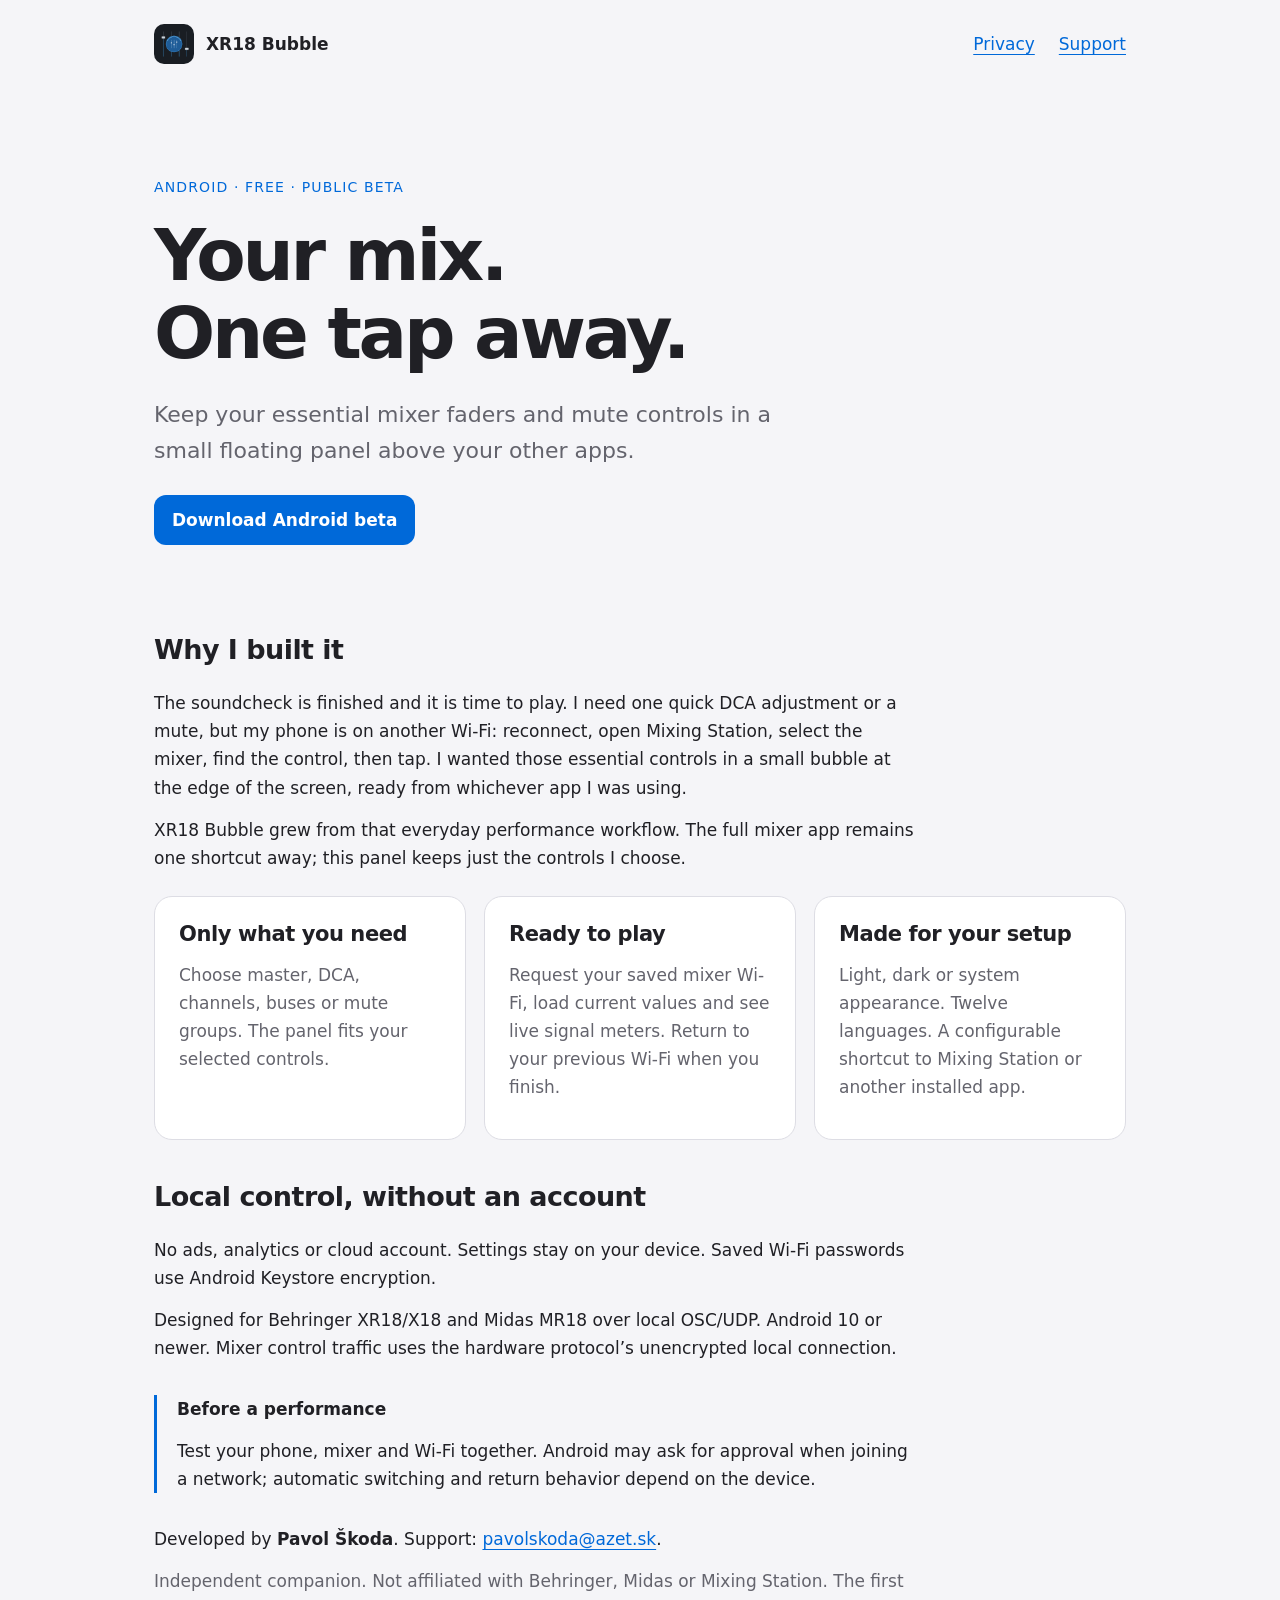
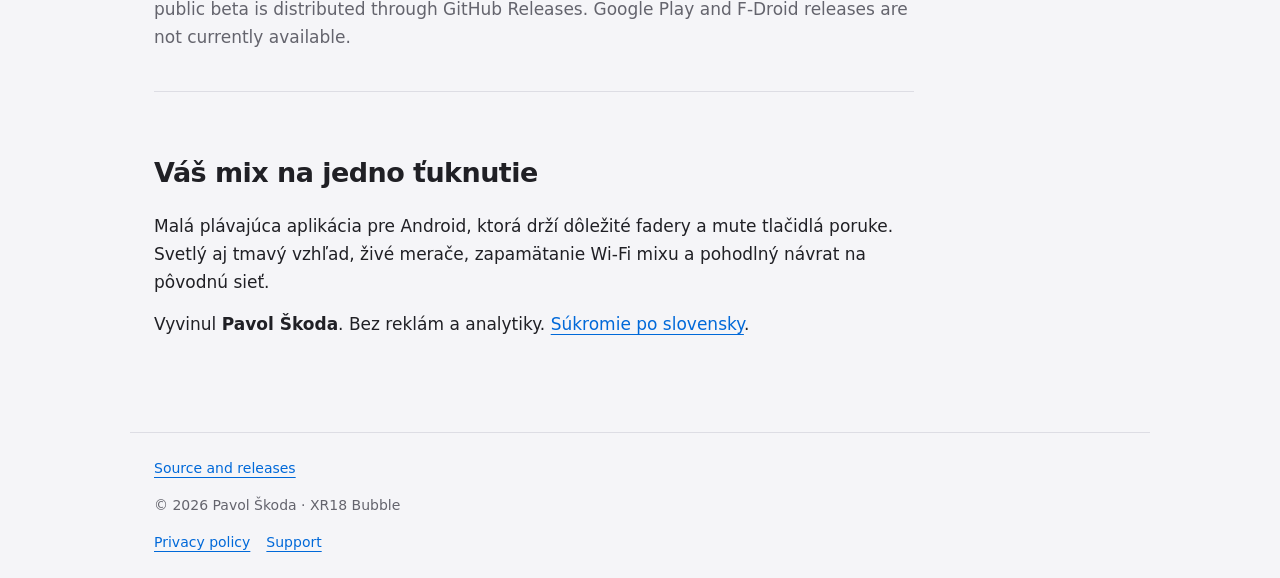
==== index.html @ 953c7963 "Prepare XR18 Bubble 0.4.0 public beta with origin story and documentation" ====
<!doctype html>
<html lang="en"><head><meta charset="utf-8"><meta name="viewport" content="width=device-width,initial-scale=1"><meta name="description" content="XR18 Bubble: floating mixer controls for Android. Developed by Pavol Škoda."><title>XR18 Bubble — Pavol Škoda</title><link rel="icon" href="icon.png"><link rel="stylesheet" href="styles.css"></head>
<body><header><a class="brand" href="index.html"><img src="icon.png" alt="">XR18 Bubble</a><nav><a href="privacy.html">Privacy</a><a href="mailto:pavolskoda@azet.sk">Support</a></nav></header>
<main><section class="hero"><div class="eyebrow">Android · Free · Public beta</div><h1>Your mix.<br>One tap away.</h1><p class="lead">Keep your essential mixer faders and mute controls in a small floating panel above your other apps.</p><a class="button" href="https://github.com/palkoskoda/xr18-bubble/releases/download/v0.4.0-beta/xr18-bubble-0.4.0.apk">Download Android beta</a></section>
<section class="prose"><h2>Why I built it</h2><p>The soundcheck is finished and it is time to play. I need one quick DCA adjustment or a mute, but my phone is on another Wi-Fi: reconnect, open Mixing Station, select the mixer, find the control, then tap. I wanted those essential controls in a small bubble at the edge of the screen, ready from whichever app I was using.</p><p>XR18 Bubble grew from that everyday performance workflow. The full mixer app remains one shortcut away; this panel keeps just the controls I choose.</p></section><section class="cards" aria-label="Features"><article class="card"><h2>Only what you need</h2><p>Choose master, DCA, channels, buses or mute groups. The panel fits your selected controls.</p></article><article class="card"><h2>Ready to play</h2><p>Request your saved mixer Wi-Fi, load current values and see live signal meters. Return to your previous Wi-Fi when you finish.</p></article><article class="card"><h2>Made for your setup</h2><p>Light, dark or system appearance. Twelve languages. A configurable shortcut to Mixing Station or another installed app.</p></article></section>
<section class="prose"><h2>Local control, without an account</h2><p>No ads, analytics or cloud account. Settings stay on your device. Saved Wi-Fi passwords use Android Keystore encryption.</p><p>Designed for Behringer XR18/X18 and Midas MR18 over local OSC/UDP. Android 10 or newer. Mixer control traffic uses the hardware protocol’s unencrypted local connection.</p><div class="note"><strong>Before a performance</strong><p>Test your phone, mixer and Wi-Fi together. Android may ask for approval when joining a network; automatic switching and return behavior depend on the device.</p></div><p>Developed by <strong>Pavol Škoda</strong>. Support: <a href="mailto:pavolskoda@azet.sk">pavolskoda@azet.sk</a>.</p><p class="muted">Independent companion. Not affiliated with Behringer, Midas or Mixing Station. The first public beta is distributed through GitHub Releases. Google Play and F-Droid releases are not currently available.</p>
<section class="language-note" lang="sk"><h2>Váš mix na jedno ťuknutie</h2><p>Malá plávajúca aplikácia pre Android, ktorá drží dôležité fadery a mute tlačidlá poruke. Svetlý aj tmavý vzhľad, živé merače, zapamätanie Wi-Fi mixu a pohodlný návrat na pôvodnú sieť.</p><p>Vyvinul <strong>Pavol Škoda</strong>. Bez reklám a analytiky. <a href="privacy.html#slovencina">Súkromie po slovensky</a>.</p></section></section></main>
<footer><a href="https://github.com/palkoskoda/xr18-bubble">Source and releases</a><p>© 2026 Pavol Škoda · XR18 Bubble</p><a href="privacy.html">Privacy policy</a><a href="mailto:pavolskoda@azet.sk">Support</a></footer></body></html>
---- styles.css ----
:root{color-scheme:light dark;--bg:#111113;--surface:#202023;--ink:#f4f4f6;--muted:#a7a7b2;--line:#38383e;--blue:#76b8ff}
*{box-sizing:border-box}body{margin:0;background:var(--bg);color:var(--ink);font:17px/1.65 system-ui,-apple-system,"Segoe UI",sans-serif}main,header,footer{max-width:1020px;margin:auto;padding:24px}header{display:flex;align-items:center;justify-content:space-between;gap:24px}a{color:var(--blue);text-underline-offset:4px}nav{display:flex;gap:24px}.brand{display:flex;align-items:center;gap:12px;color:var(--ink);text-decoration:none;font-weight:650}.brand img{width:40px;height:40px;border-radius:10px}.hero{padding:64px 0 48px;max-width:760px}.eyebrow{color:var(--blue);font-size:14px;letter-spacing:.08em;text-transform:uppercase}h1{font-size:clamp(40px,7vw,72px);line-height:1.08;letter-spacing:-.045em;margin:18px 0 24px}h2{font-size:27px;line-height:1.25;margin-top:40px;letter-spacing:-.02em}p{margin:14px 0}.lead{font-size:22px;color:var(--muted);max-width:650px}.button{display:inline-block;padding:11px 18px;border-radius:12px;background:var(--blue);color:#071725;font-weight:600;text-decoration:none;margin-top:12px}.cards{display:grid;grid-template-columns:repeat(3,1fr);gap:18px;margin:24px 0 40px}.card{background:var(--surface);border:1px solid var(--line);border-radius:18px;padding:24px}.card h2{font-size:21px;margin:0 0 10px}.card p,.muted{color:var(--muted)}.note{border-left:3px solid var(--blue);padding-left:20px;margin:32px 0}.prose{max-width:760px}.prose h1{font-size:44px}.prose li{margin:8px 0}footer{border-top:1px solid var(--line);color:var(--muted);font-size:14px;margin-top:56px}footer a{margin-right:16px}.language-note{border-top:1px solid var(--line);padding-top:24px;margin-top:40px}code{font-size:.9em;overflow-wrap:anywhere}img{max-width:100%}:focus-visible{outline:3px solid var(--blue);outline-offset:4px}
@media(prefers-color-scheme:light){:root{--bg:#f5f5f8;--surface:#fff;--ink:#202025;--muted:#64646d;--line:#dddde4;--blue:#0069d9}.button{color:white}}
@media(max-width:700px){header{align-items:flex-start}nav{gap:14px;font-size:14px}.hero{padding-top:30px}.cards{grid-template-columns:1fr}.lead{font-size:20px}main,header,footer{padding:20px}}
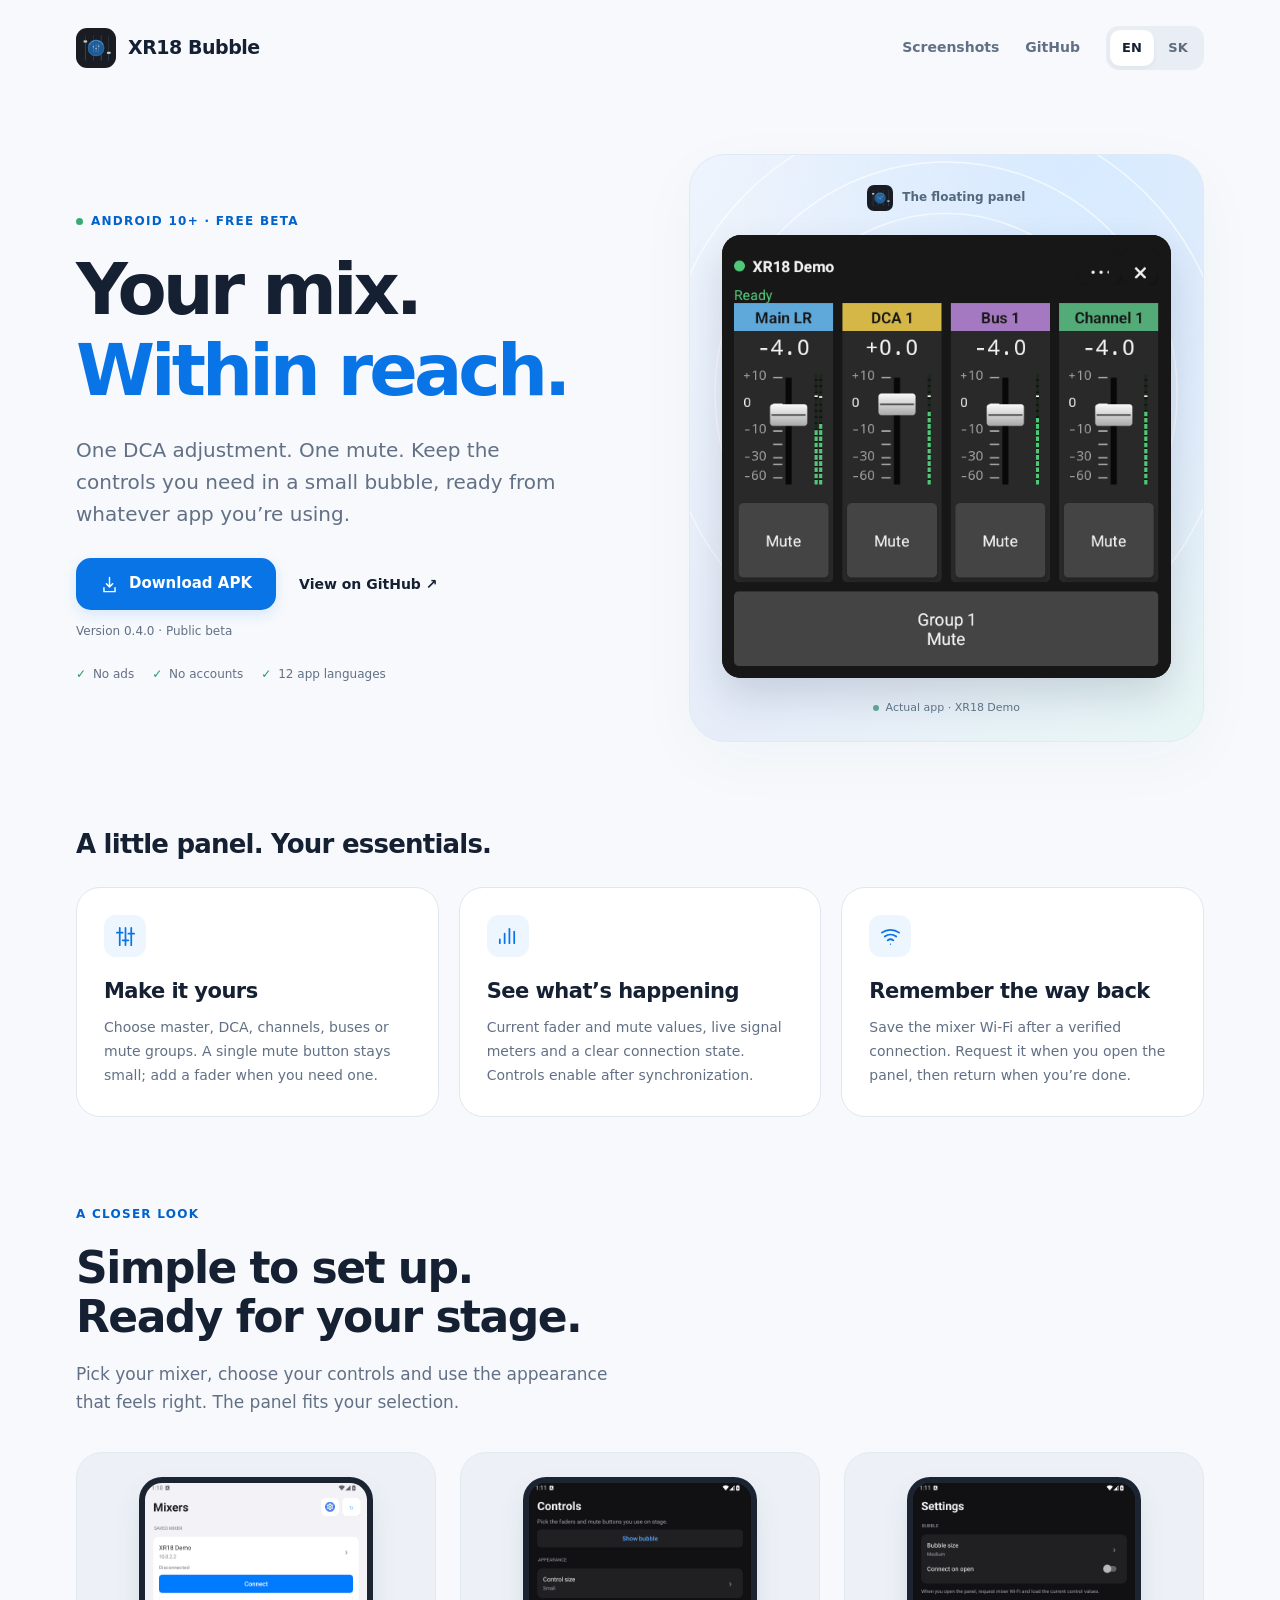
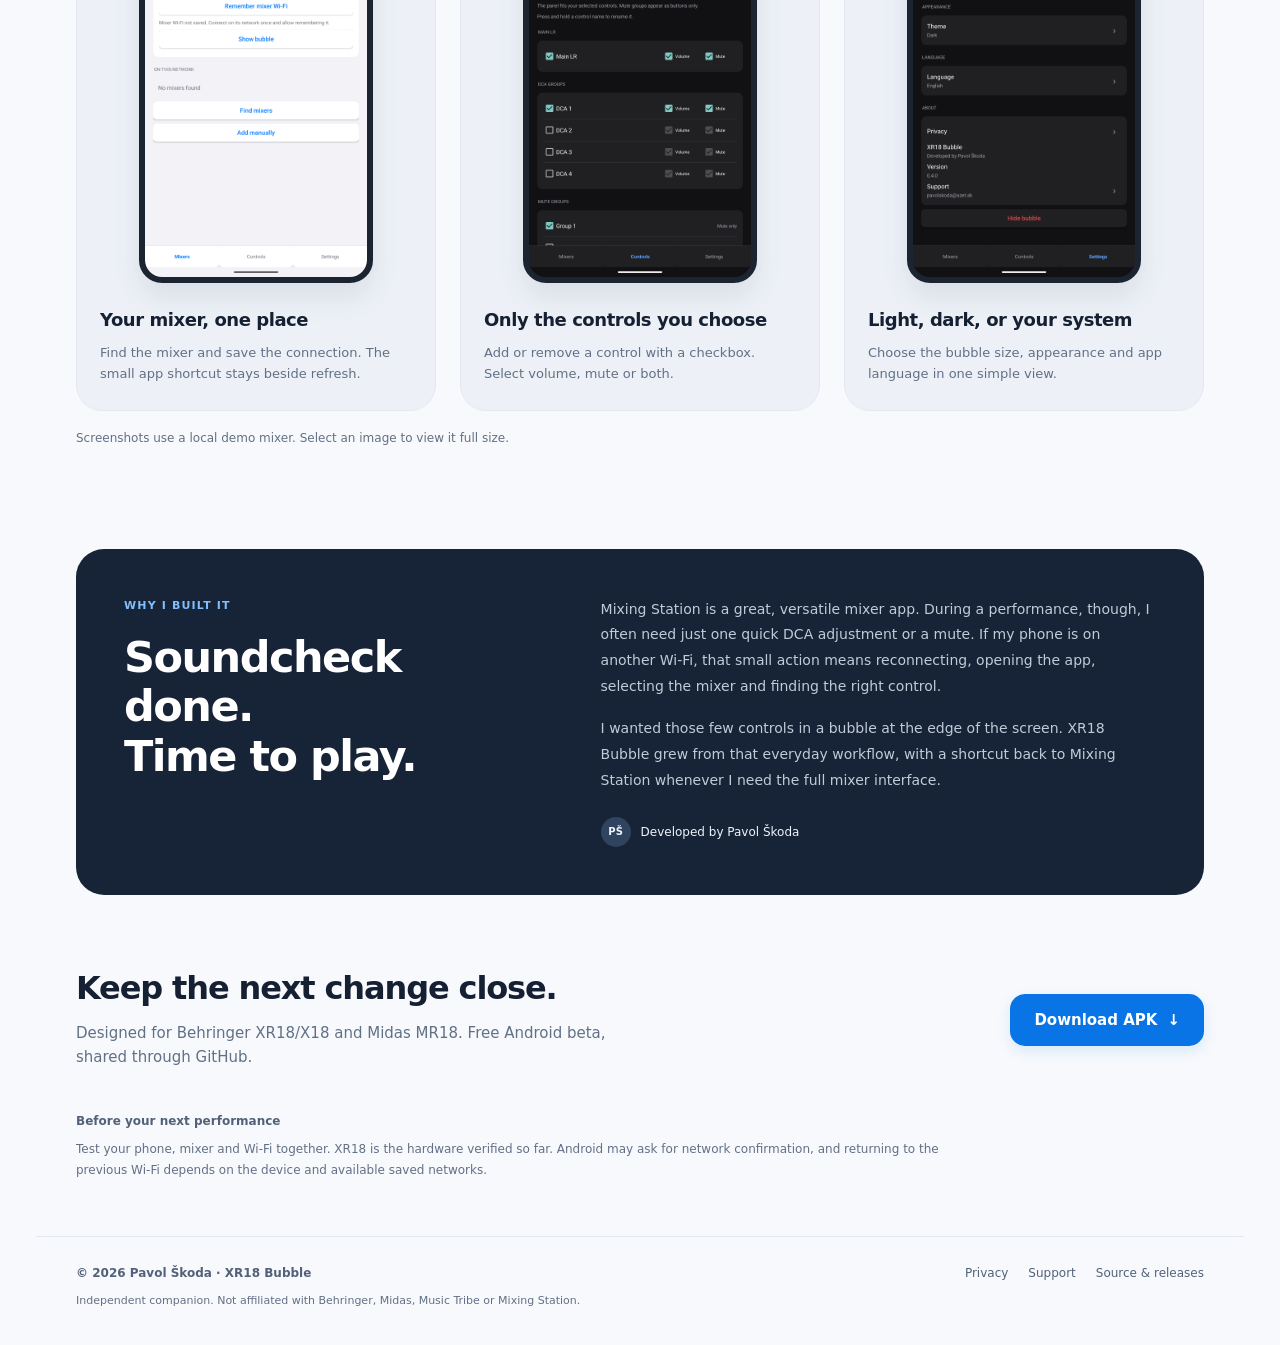
==== commit 316c82c4: "Redesign website with app visuals and complete English/Slovak pages" ====
--- a/index.html
+++ b/index.html
@@ -1,8 +1,71 @@
 <!doctype html>
-<html lang="en"><head><meta charset="utf-8"><meta name="viewport" content="width=device-width,initial-scale=1"><meta name="description" content="XR18 Bubble: floating mixer controls for Android. Developed by Pavol Škoda."><title>XR18 Bubble — Pavol Škoda</title><link rel="icon" href="icon.png"><link rel="stylesheet" href="styles.css"></head>
-<body><header><a class="brand" href="index.html"><img src="icon.png" alt="">XR18 Bubble</a><nav><a href="privacy.html">Privacy</a><a href="mailto:pavolskoda@azet.sk">Support</a></nav></header>
-<main><section class="hero"><div class="eyebrow">Android · Free · Public beta</div><h1>Your mix.<br>One tap away.</h1><p class="lead">Keep your essential mixer faders and mute controls in a small floating panel above your other apps.</p><a class="button" href="https://github.com/palkoskoda/xr18-bubble/releases/download/v0.4.0-beta/xr18-bubble-0.4.0.apk">Download Android beta</a></section>
-<section class="prose"><h2>Why I built it</h2><p>The soundcheck is finished and it is time to play. I need one quick DCA adjustment or a mute, but my phone is on another Wi-Fi: reconnect, open Mixing Station, select the mixer, find the control, then tap. I wanted those essential controls in a small bubble at the edge of the screen, ready from whichever app I was using.</p><p>XR18 Bubble grew from that everyday performance workflow. The full mixer app remains one shortcut away; this panel keeps just the controls I choose.</p></section><section class="cards" aria-label="Features"><article class="card"><h2>Only what you need</h2><p>Choose master, DCA, channels, buses or mute groups. The panel fits your selected controls.</p></article><article class="card"><h2>Ready to play</h2><p>Request your saved mixer Wi-Fi, load current values and see live signal meters. Return to your previous Wi-Fi when you finish.</p></article><article class="card"><h2>Made for your setup</h2><p>Light, dark or system appearance. Twelve languages. A configurable shortcut to Mixing Station or another installed app.</p></article></section>
-<section class="prose"><h2>Local control, without an account</h2><p>No ads, analytics or cloud account. Settings stay on your device. Saved Wi-Fi passwords use Android Keystore encryption.</p><p>Designed for Behringer XR18/X18 and Midas MR18 over local OSC/UDP. Android 10 or newer. Mixer control traffic uses the hardware protocol’s unencrypted local connection.</p><div class="note"><strong>Before a performance</strong><p>Test your phone, mixer and Wi-Fi together. Android may ask for approval when joining a network; automatic switching and return behavior depend on the device.</p></div><p>Developed by <strong>Pavol Škoda</strong>. Support: <a href="mailto:pavolskoda@azet.sk">pavolskoda@azet.sk</a>.</p><p class="muted">Independent companion. Not affiliated with Behringer, Midas or Mixing Station. The first public beta is distributed through GitHub Releases. Google Play and F-Droid releases are not currently available.</p>
-<section class="language-note" lang="sk"><h2>Váš mix na jedno ťuknutie</h2><p>Malá plávajúca aplikácia pre Android, ktorá drží dôležité fadery a mute tlačidlá poruke. Svetlý aj tmavý vzhľad, živé merače, zapamätanie Wi-Fi mixu a pohodlný návrat na pôvodnú sieť.</p><p>Vyvinul <strong>Pavol Škoda</strong>. Bez reklám a analytiky. <a href="privacy.html#slovencina">Súkromie po slovensky</a>.</p></section></section></main>
-<footer><a href="https://github.com/palkoskoda/xr18-bubble">Source and releases</a><p>© 2026 Pavol Škoda · XR18 Bubble</p><a href="privacy.html">Privacy policy</a><a href="mailto:pavolskoda@azet.sk">Support</a></footer></body></html>
+<html lang="en">
+<head>
+  <meta charset="utf-8">
+  <meta name="viewport" content="width=device-width,initial-scale=1">
+  <meta name="description" content="Your essential XR18 mixer controls in a small floating Android panel. Free beta, developed by Pavol Škoda.">
+  <meta name="theme-color" content="#f7f9fc">
+  <title>XR18 Bubble — Pavol Škoda</title>
+  <link rel="canonical" href="https://palkoskoda.github.io/xr18-bubble/">
+  <link rel="alternate" hreflang="en" href="https://palkoskoda.github.io/xr18-bubble/">
+  <link rel="alternate" hreflang="sk" href="https://palkoskoda.github.io/xr18-bubble/sk/">
+  <link rel="alternate" hreflang="x-default" href="https://palkoskoda.github.io/xr18-bubble/">
+  <meta property="og:title" content="XR18 Bubble — Pavol Škoda">
+  <meta property="og:description" content="Your essential XR18 mixer controls in a small floating Android panel. Free beta, developed by Pavol Škoda.">
+  <meta property="og:image" content="https://palkoskoda.github.io/xr18-bubble/assets/feature.png">
+  <meta property="og:type" content="website">
+  <link rel="icon" href="icon.png">
+  <link rel="stylesheet" href="styles.css?v=2">
+</head>
+<body>
+<a class="skip-link" href="#main-content">Skip to content</a>
+<header class="site-header shell">
+  <a class="brand" href="index.html"><img src="icon.png" alt="" width="40" height="40">XR18 Bubble</a>
+  <nav aria-label="Main navigation">
+    <a class="nav-secondary" href="#screenshots">Screenshots</a><a class="nav-secondary" href="https://github.com/palkoskoda/xr18-bubble">GitHub</a><div class="language-switch" aria-label="Website language"><a href="index.html" lang="en" hreflang="en" aria-current="page">EN</a><a href="sk/index.html" lang="sk" hreflang="sk">SK</a></div>
+  </nav>
+</header>
+<main id="main-content">
+  <section class="hero shell">
+    <div class="hero-copy">
+      <p class="eyebrow"><span class="status-dot" aria-hidden="true"></span>Android 10+ · Free beta</p>
+      <h1>Your mix.<br><span>Within reach.</span></h1>
+      <p class="lead">One DCA adjustment. One mute. Keep the controls you need in a small bubble, ready from whatever app you’re using.</p>
+      <div class="hero-actions"><a class="button" href="https://github.com/palkoskoda/xr18-bubble/releases/download/v0.4.0-beta/xr18-bubble-0.4.0.apk"><svg viewBox="0 0 24 24" aria-hidden="true"><path d="M12 3v12m-4-4 4 4 4-4M5 16v5h14v-5"/></svg>Download APK</a><a class="text-link" href="https://github.com/palkoskoda/xr18-bubble">View on GitHub <span aria-hidden="true">↗</span></a></div>
+      <p class="download-note">Version 0.4.0 · Public beta</p>
+      <ul class="trust-list"><li><span aria-hidden="true">✓</span> No ads</li><li><span aria-hidden="true">✓</span> No accounts</li><li><span aria-hidden="true">✓</span> 12 app languages</li></ul>
+    </div>
+    <figure class="hero-scene">
+      <svg class="scene-orbits" viewBox="0 0 600 600" aria-hidden="true"><circle cx="300" cy="300" r="275"/><circle cx="300" cy="300" r="225"/><circle cx="300" cy="300" r="175"/></svg>
+      <div class="scene-title"><img src="icon.png" width="26" height="26" alt="">The floating panel</div>
+      <a class="native-panel" href="assets/panel.png" aria-label="XR18 Bubble floating panel showing master, DCA, bus and channel faders, signal meters and a mute group."><img src="assets/panel.png" alt="XR18 Bubble floating panel showing master, DCA, bus and channel faders, signal meters and a mute group." width="1080" height="1920" fetchpriority="high"></a>
+      <figcaption><span class="demo-dot" aria-hidden="true"></span>Actual app · XR18 Demo</figcaption>
+    </figure>
+  </section>
+  <section class="features shell" aria-labelledby="features-title">
+    <h2 id="features-title">A little panel. Your essentials.</h2>
+    <div class="feature-grid"><article class="feature-card"><span class="feature-icon"><svg viewBox="0 0 24 24" aria-hidden="true"><path d="M6 3v18M18 3v18M12 3v18M3 8h6m0 8h6m0-7h6"/></svg></span><h3>Make it yours</h3><p>Choose master, DCA, channels, buses or mute groups. A single mute button stays small; add a fader when you need one.</p></article>
+<article class="feature-card"><span class="feature-icon"><svg viewBox="0 0 24 24" aria-hidden="true"><path d="M4 19v-4m5 4V9m5 10V4m5 15V7"/></svg></span><h3>See what’s happening</h3><p>Current fader and mute values, live signal meters and a clear connection state. Controls enable after synchronization.</p></article>
+<article class="feature-card"><span class="feature-icon"><svg viewBox="0 0 24 24" aria-hidden="true"><path d="M3 8a15 15 0 0 1 18 0M6 12a10 10 0 0 1 12 0m-9 4a5 5 0 0 1 6 0"/><circle cx="12" cy="20" r=".7" fill="currentColor" stroke="none"/></svg></span><h3>Remember the way back</h3><p>Save the mixer Wi-Fi after a verified connection. Request it when you open the panel, then return when you’re done.</p></article></div>
+  </section>
+  <section class="gallery-section shell" id="screenshots" aria-labelledby="gallery-title">
+    <div class="section-heading"><p class="eyebrow">A closer look</p><h2 id="gallery-title">Simple to set up.<br>Ready for your stage.</h2><p>Pick your mixer, choose your controls and use the appearance that feels right. The panel fits your selection.</p></div>
+    <div class="screenshot-grid"><figure class="screenshot-card"><a class="screen-link" href="assets/en/mixers.png" aria-label="Your mixer, one place"><img src="assets/en/mixers.png" alt="Your mixer, one place" width="1080" height="1920" loading="lazy" decoding="async"></a><figcaption><h3>Your mixer, one place</h3><p>Find the mixer and save the connection. The small app shortcut stays beside refresh.</p></figcaption></figure>
+<figure class="screenshot-card"><a class="screen-link" href="assets/en/controls.png" aria-label="Only the controls you choose"><img src="assets/en/controls.png" alt="Only the controls you choose" width="1080" height="1920" loading="lazy" decoding="async"></a><figcaption><h3>Only the controls you choose</h3><p>Add or remove a control with a checkbox. Select volume, mute or both.</p></figcaption></figure>
+<figure class="screenshot-card"><a class="screen-link" href="assets/en/settings.png" aria-label="Light, dark, or your system"><img src="assets/en/settings.png" alt="Light, dark, or your system" width="1080" height="1920" loading="lazy" decoding="async"></a><figcaption><h3>Light, dark, or your system</h3><p>Choose the bubble size, appearance and app language in one simple view.</p></figcaption></figure></div>
+    <p class="gallery-note">Screenshots use a local demo mixer. Select an image to view it full size.</p>
+  </section>
+  <section class="story-section shell" aria-labelledby="story-title">
+    <div class="story-card"><div><p class="eyebrow">Why I built it</p><h2 id="story-title">Soundcheck done.<br>Time to play.</h2></div><div class="story-copy"><p>Mixing Station is a great, versatile mixer app. During a performance, though, I often need just one quick DCA adjustment or a mute. If my phone is on another Wi-Fi, that small action means reconnecting, opening the app, selecting the mixer and finding the right control.</p><p>I wanted those few controls in a bubble at the edge of the screen. XR18 Bubble grew from that everyday workflow, with a shortcut back to Mixing Station whenever I need the full mixer interface.</p><p class="author"><span aria-hidden="true">PŠ</span>Developed by Pavol Škoda</p></div></div>
+  </section>
+  <section class="download-section shell" aria-labelledby="download-title">
+    <div><h2 id="download-title">Keep the next change close.</h2><p>Designed for Behringer XR18/X18 and Midas MR18. Free Android beta, shared through GitHub.</p></div><a class="button" href="https://github.com/palkoskoda/xr18-bubble/releases/download/v0.4.0-beta/xr18-bubble-0.4.0.apk">Download APK <span aria-hidden="true">↓</span></a>
+  </section>
+  <aside class="compatibility shell"><strong>Before your next performance</strong><p>Test your phone, mixer and Wi-Fi together. XR18 is the hardware verified so far. Android may ask for network confirmation, and returning to the previous Wi-Fi depends on the device and available saved networks.</p></aside>
+</main>
+<footer class="site-footer shell">
+  <div><p class="footer-author">© 2026 Pavol Škoda · XR18 Bubble</p><p class="independent">Independent companion. Not affiliated with Behringer, Midas, Music Tribe or Mixing Station.</p></div>
+  <nav aria-label="Footer"><a href="privacy.html">Privacy</a><a href="mailto:pavolskoda@azet.sk">Support</a><a href="https://github.com/palkoskoda/xr18-bubble">Source & releases</a></nav>
+</footer>
+</body>
+</html>
--- a/styles.css
+++ b/styles.css
@@ -1,4 +1,17 @@
-:root{color-scheme:light dark;--bg:#111113;--surface:#202023;--ink:#f4f4f6;--muted:#a7a7b2;--line:#38383e;--blue:#76b8ff}
-*{box-sizing:border-box}body{margin:0;background:var(--bg);color:var(--ink);font:17px/1.65 system-ui,-apple-system,"Segoe UI",sans-serif}main,header,footer{max-width:1020px;margin:auto;padding:24px}header{display:flex;align-items:center;justify-content:space-between;gap:24px}a{color:var(--blue);text-underline-offset:4px}nav{display:flex;gap:24px}.brand{display:flex;align-items:center;gap:12px;color:var(--ink);text-decoration:none;font-weight:650}.brand img{width:40px;height:40px;border-radius:10px}.hero{padding:64px 0 48px;max-width:760px}.eyebrow{color:var(--blue);font-size:14px;letter-spacing:.08em;text-transform:uppercase}h1{font-size:clamp(40px,7vw,72px);line-height:1.08;letter-spacing:-.045em;margin:18px 0 24px}h2{font-size:27px;line-height:1.25;margin-top:40px;letter-spacing:-.02em}p{margin:14px 0}.lead{font-size:22px;color:var(--muted);max-width:650px}.button{display:inline-block;padding:11px 18px;border-radius:12px;background:var(--blue);color:#071725;font-weight:600;text-decoration:none;margin-top:12px}.cards{display:grid;grid-template-columns:repeat(3,1fr);gap:18px;margin:24px 0 40px}.card{background:var(--surface);border:1px solid var(--line);border-radius:18px;padding:24px}.card h2{font-size:21px;margin:0 0 10px}.card p,.muted{color:var(--muted)}.note{border-left:3px solid var(--blue);padding-left:20px;margin:32px 0}.prose{max-width:760px}.prose h1{font-size:44px}.prose li{margin:8px 0}footer{border-top:1px solid var(--line);color:var(--muted);font-size:14px;margin-top:56px}footer a{margin-right:16px}.language-note{border-top:1px solid var(--line);padding-top:24px;margin-top:40px}code{font-size:.9em;overflow-wrap:anywhere}img{max-width:100%}:focus-visible{outline:3px solid var(--blue);outline-offset:4px}
-@media(prefers-color-scheme:light){:root{--bg:#f5f5f8;--surface:#fff;--ink:#202025;--muted:#64646d;--line:#dddde4;--blue:#0069d9}.button{color:white}}
-@media(max-width:700px){header{align-items:flex-start}nav{gap:14px;font-size:14px}.hero{padding-top:30px}.cards{grid-template-columns:1fr}.lead{font-size:20px}main,header,footer{padding:20px}}
+:root{color-scheme:light;--page:#f7f9fc;--surface:#fff;--ink:#152033;--muted:#627086;--line:#e1e7ef;--blue:#0874e6;--blue-dark:#0062ca;--radius:24px;font-family:system-ui,-apple-system,BlinkMacSystemFont,"Segoe UI",sans-serif}
+*{box-sizing:border-box}html{scroll-behavior:smooth;scroll-padding-top:24px}body{margin:0;background:var(--page);color:var(--ink);font-size:16px;line-height:1.65;-webkit-font-smoothing:antialiased}a{color:var(--blue-dark);text-underline-offset:4px}img{display:block;max-width:100%;height:auto}svg{display:block}p{margin:0 0 16px}h1,h2,h3{line-height:1.12;letter-spacing:-.035em;margin:0;font-weight:720}h2{font-size:clamp(30px,3.5vw,44px)}h3{font-size:21px;letter-spacing:-.025em}.shell{max-width:1208px;margin-inline:auto;padding-inline:40px}.skip-link{position:absolute;left:16px;top:-100px;z-index:10;background:var(--ink);color:white;padding:10px 18px;border-radius:12px}.skip-link:focus{top:12px}:focus-visible{outline:3px solid var(--blue);outline-offset:5px}
+.site-header{display:flex;align-items:center;justify-content:space-between;gap:24px;padding-block:26px}.brand{display:flex;align-items:center;gap:12px;font-weight:730;letter-spacing:-.025em;text-decoration:none;color:var(--ink);font-size:19px;white-space:nowrap}.brand img{width:40px;height:40px;border-radius:11px}.site-header nav{display:flex;align-items:center;gap:26px;font-size:14px;font-weight:600}.site-header nav>a{color:var(--muted);text-decoration:none}.site-header nav>a:hover{color:var(--ink)}.language-switch{display:flex;padding:4px;background:#e9eef5;border-radius:13px;gap:2px}.language-switch a{display:flex;align-items:center;justify-content:center;width:44px;min-height:36px;border-radius:10px;text-decoration:none;color:#5e6b7d;font-size:13px;font-weight:700}.language-switch a[aria-current=page]{background:white;color:var(--ink);box-shadow:0 2px 5px #1830550c}
+.hero{display:grid;grid-template-columns:1.08fr 1fr;gap:56px;align-items:center;padding-top:58px;padding-bottom:88px}.eyebrow{font-size:12px;letter-spacing:.105em;text-transform:uppercase;font-weight:730;color:var(--blue-dark);display:flex;align-items:center;gap:8px;margin-bottom:18px}.status-dot,.demo-dot{display:inline-block;width:7px;height:7px;border-radius:50%;background:#39aa73;flex-shrink:0}h1{font-size:clamp(46px,5.6vw,76px);letter-spacing:-.055em;margin-bottom:24px}h1 span{color:var(--blue)}.lead{font-size:20px;line-height:1.6;color:var(--muted);max-width:480px;margin-bottom:28px}.hero-actions{display:flex;gap:23px;align-items:center;flex-wrap:wrap}.button{display:inline-flex;align-items:center;justify-content:center;gap:10px;min-height:52px;padding:14px 23px;background:var(--blue);border:1px solid transparent;border-radius:15px;color:#fff;text-decoration:none;font-weight:680;font-size:15px;line-height:1.3;box-shadow:0 5px 14px #0879ee20;transition:background .18s,transform .18s}.button:hover{background:var(--blue-dark);transform:translateY(-1px)}.button svg{width:19px;height:19px;fill:none;stroke:currentColor;stroke-width:1.8;stroke-linecap:round;stroke-linejoin:round}.text-link{font-weight:630;font-size:14px;color:var(--ink);text-decoration:none}.text-link:hover{text-decoration:underline}.download-note{font-size:12px;color:var(--muted);margin-top:12px;margin-bottom:23px}.trust-list{display:flex;gap:18px;flex-wrap:wrap;list-style:none;padding:0;margin:0;font-size:12px;color:var(--muted)}.trust-list span{color:#2a9669;margin-right:3px}
+.hero-scene{position:relative;isolation:isolate;margin:0;padding:30px 32px 24px;border-radius:36px;background:radial-gradient(ellipse at 75% 0%,#d7eaff 0%,transparent 65%),linear-gradient(140deg,#eef4fd,#e6edf9 60%,#e8f6f5);border:1px solid #e1e9f5;box-shadow:0 18px 65px #1e4c7c09;overflow:hidden}.scene-orbits{position:absolute;width:120%;max-width:none;height:auto;inset:-12% auto auto -10%;fill:none;stroke:#fff;stroke-width:1.4;opacity:.66;z-index:-1}.scene-title{display:flex;align-items:center;justify-content:center;gap:9px;color:#53677d;font-size:12px;font-weight:650;margin-bottom:24px}.scene-title img{border-radius:7px;width:26px;height:26px}.native-panel{display:block;position:relative;overflow:hidden;aspect-ratio:580/572;border-radius:19px;background:#171717;box-shadow:0 18px 38px #15284226;isolation:isolate}.native-panel img{position:absolute;width:186.206897%;max-width:none;height:auto;left:-83.448276%;top:-122.027972%;margin:0}.hero-scene figcaption{display:flex;align-items:center;justify-content:center;gap:7px;margin-top:21px;font-size:11px;color:#62758b}.demo-dot{width:6px;height:6px;background:#63a899}
+.features{padding-bottom:88px}.features>h2{font-size:26px;margin-bottom:28px;letter-spacing:-.03em}.feature-grid{display:grid;grid-template-columns:repeat(3,1fr);gap:20px}.feature-card{padding:27px 27px 29px;border-radius:var(--radius);border:1px solid var(--line);background:var(--surface)}.feature-icon{display:flex;align-items:center;justify-content:center;width:42px;height:42px;background:#edf5ff;border-radius:12px;color:var(--blue);margin-bottom:23px}.feature-icon svg{width:23px;height:23px;fill:none;stroke:currentColor;stroke-width:1.8;stroke-linecap:round;stroke-linejoin:round}.feature-card h3{margin-bottom:12px}.feature-card p{font-size:14px;color:var(--muted);line-height:1.7;margin:0}
+.gallery-section{padding-bottom:84px;scroll-margin-top:25px}.section-heading{max-width:600px;margin-bottom:36px}.section-heading h2{margin-bottom:18px}.section-heading>p:last-child{max-width:540px;color:var(--muted);font-size:17px}.screenshot-grid{display:grid;grid-template-columns:repeat(3,1fr);gap:24px}.screenshot-card{margin:0;padding:24px 23px 25px;background:#edf1f7;border:1px solid #e4e9f1;border-radius:26px}.screen-link{display:block;max-width:234px;margin-inline:auto;border-radius:23px;overflow:hidden;background:#111113;border:6px solid #1d2431;box-shadow:0 15px 28px #263d5b18;transition:transform .2s}.screen-link:hover{transform:translateY(-4px)}.screen-link img{width:100%;height:auto}.screenshot-card figcaption{padding-top:26px}.screenshot-card h3{font-size:18px;line-height:1.25;margin-bottom:10px;letter-spacing:-.025em}.screenshot-card p{font-size:13px;line-height:1.65;color:var(--muted);margin:0}.gallery-note{margin-top:18px;font-size:12px;color:var(--muted)}
+.story-section{padding-bottom:76px}.story-card{display:grid;grid-template-columns:.9fr 1.2fr;gap:60px;background:#172336;color:#fff;padding:48px;border-radius:28px;position:relative;overflow:hidden}.story-card .eyebrow{color:#82bdff;font-size:11px}.story-card h2{font-size:clamp(30px,3.4vw,43px);line-height:1.15}.story-copy p{font-size:14px;line-height:1.85;color:#c1cbd8}.story-copy .author{display:flex;align-items:center;gap:10px;font-size:12px;color:#edf3fc;margin-top:23px;margin-bottom:0}.author span{display:flex;align-items:center;justify-content:center;width:30px;height:30px;background:#30445f;border-radius:50%;font-size:10px;font-weight:700}
+.download-section{display:flex;align-items:center;justify-content:space-between;gap:28px;padding-bottom:42px}.download-section h2{font-size:32px;margin-bottom:14px}.download-section p{font-size:15px;color:var(--muted);max-width:580px;margin:0}.download-section .button{flex-shrink:0}.compatibility{padding-bottom:55px;font-size:12px;color:var(--muted);max-width:1208px}.compatibility strong{font-weight:650;color:#526179}.compatibility p{max-width:900px;line-height:1.75;margin-top:7px;margin-bottom:0}
+.site-footer{display:flex;align-items:flex-start;justify-content:space-between;gap:36px;border-top:1px solid var(--line);padding-top:27px;padding-bottom:35px;font-size:12px;color:var(--muted)}.footer-author{font-weight:600;color:#526179;margin-bottom:8px}.independent{font-size:11px;max-width:530px;line-height:1.7;margin:0}.site-footer nav{display:flex;gap:20px;flex-wrap:wrap;justify-content:flex-end;flex-shrink:0}.site-footer a{color:#526179;text-decoration:none}.site-footer a:hover{text-decoration:underline}
+.legal{max-width:850px;padding-block:55px 65px}.legal h1{font-size:clamp(36px,5vw,56px);margin-bottom:18px}.legal-meta{color:var(--muted);font-size:14px;margin-bottom:28px}.legal>p{color:var(--muted)}.legal section{margin-top:34px}.legal h2{font-size:24px;margin-bottom:14px;letter-spacing:-.025em}.legal p,.legal li{font-size:15px;line-height:1.85}.legal ul{padding-left:22px}.legal-page .site-footer{margin-top:0}
+@media(min-width:1500px){.hero{gap:80px}.hero-scene{padding-inline:36px}}
+@media(max-width:960px){.shell{padding-inline:28px}.hero{gap:30px;padding-top:42px;padding-bottom:64px}.hero h1{font-size:57px}.lead{font-size:18px}.hero-scene{padding:24px 22px 20px;border-radius:28px}.hero-actions{gap:16px}.feature-card{padding:24px 22px}.story-card{gap:34px;padding:36px}.screenshot-grid{gap:16px}.screenshot-card{padding:18px 16px 22px}.site-footer{gap:25px}.site-footer nav{gap:15px;max-width:250px}.features{padding-bottom:65px}}
+@media(max-width:740px){.site-header{padding-block:20px}.site-header nav{gap:16px}.hero{grid-template-columns:1fr;gap:35px;padding-top:32px;padding-bottom:55px}.hero-copy{max-width:570px}.hero h1{font-size:clamp(46px,9vw,65px);margin-bottom:20px}.lead{font-size:19px;max-width:540px}.hero-scene{width:min(100%,460px);justify-self:center;padding:24px 28px 20px}.trust-list{gap:17px}.feature-grid{grid-template-columns:1fr;gap:13px}.feature-card{display:grid;grid-template-columns:42px 1fr;column-gap:18px;padding:23px}.feature-icon{grid-row:1/3;margin:0}.feature-card h3{font-size:19px;margin-bottom:8px}.feature-card p{grid-column:2;font-size:14px}.features>h2{font-size:25px;margin-bottom:22px}.gallery-section{padding-bottom:55px}.screenshot-grid{grid-template-columns:1fr}.screenshot-card{display:grid;grid-template-columns:minmax(0,185px) 1fr;align-items:center;gap:27px;padding:25px}.screen-link{width:100%;border-width:5px;border-radius:20px}.screenshot-card figcaption{padding:0}.screenshot-card h3{font-size:21px}.screenshot-card p{font-size:14px}.story-card{grid-template-columns:1fr;gap:27px;padding:32px}.story-section{padding-bottom:54px}.download-section{align-items:flex-start;flex-direction:column;padding-bottom:35px}.download-section h2{font-size:30px}.site-footer{flex-direction:column;gap:20px}.site-footer nav{max-width:none;justify-content:flex-start}.legal{padding-top:35px}.legal-page .site-header nav{gap:10px;flex-wrap:wrap;justify-content:flex-end}.legal-page .site-header nav>a{font-size:12px}}
+@media(max-width:480px){.shell{padding-inline:20px}.site-header{gap:12px}.brand{font-size:17px;gap:9px}.brand img{width:34px;height:34px;border-radius:9px}.site-header nav{gap:0}.nav-secondary{display:none}.language-switch a{width:38px;min-height:34px}.hero{padding-top:27px}.hero h1{font-size:50px}.eyebrow{font-size:11px}.lead{font-size:18px}.hero-actions{gap:15px}.button{padding-inline:18px;font-size:14px}.text-link{font-size:13px}.hero-scene{padding:22px 19px 18px;border-radius:27px}.scene-title{margin-bottom:19px}.hero-scene figcaption{font-size:10px;margin-top:18px}.native-panel{border-radius:14px}.trust-list{gap:13px;font-size:11px}.feature-card{grid-template-columns:34px 1fr;gap:7px 14px;padding:21px 18px}.feature-icon{width:34px;height:34px;border-radius:10px}.feature-icon svg{width:20px;height:20px}.feature-card h3{font-size:19px;margin-bottom:1px}.section-heading h2{font-size:32px}.section-heading>p:last-child{font-size:16px}.screenshot-card{grid-template-columns:minmax(0,136px) 1fr;gap:18px;padding:20px 16px}.screenshot-card h3{font-size:18px}.screenshot-card p{font-size:12px;line-height:1.65}.screen-link{border-width:4px;border-radius:15px}.story-card{padding:27px 23px;border-radius:24px}.story-card h2{font-size:34px}.story-copy p{font-size:14px}.legal-page .site-header{flex-wrap:wrap}.legal-page .site-header nav{width:100%;justify-content:space-between;gap:16px}.legal h1{font-size:36px}.legal h2{font-size:22px}.legal p,.legal li{font-size:14px}}
+@media(max-width:350px){.shell{padding-inline:16px}.brand{font-size:16px}.hero h1{font-size:44px}.hero-actions{align-items:flex-start;flex-direction:column;gap:17px}.screenshot-card{grid-template-columns:1fr}.screen-link{max-width:210px}.screenshot-card figcaption{text-align:center}.screenshot-card h3{font-size:20px}.screenshot-card p{font-size:14px}.trust-list{gap:10px}.language-switch a{width:34px}}
+@media(prefers-reduced-motion:reduce){html{scroll-behavior:auto}*,*:before,*:after{transition:none!important}}
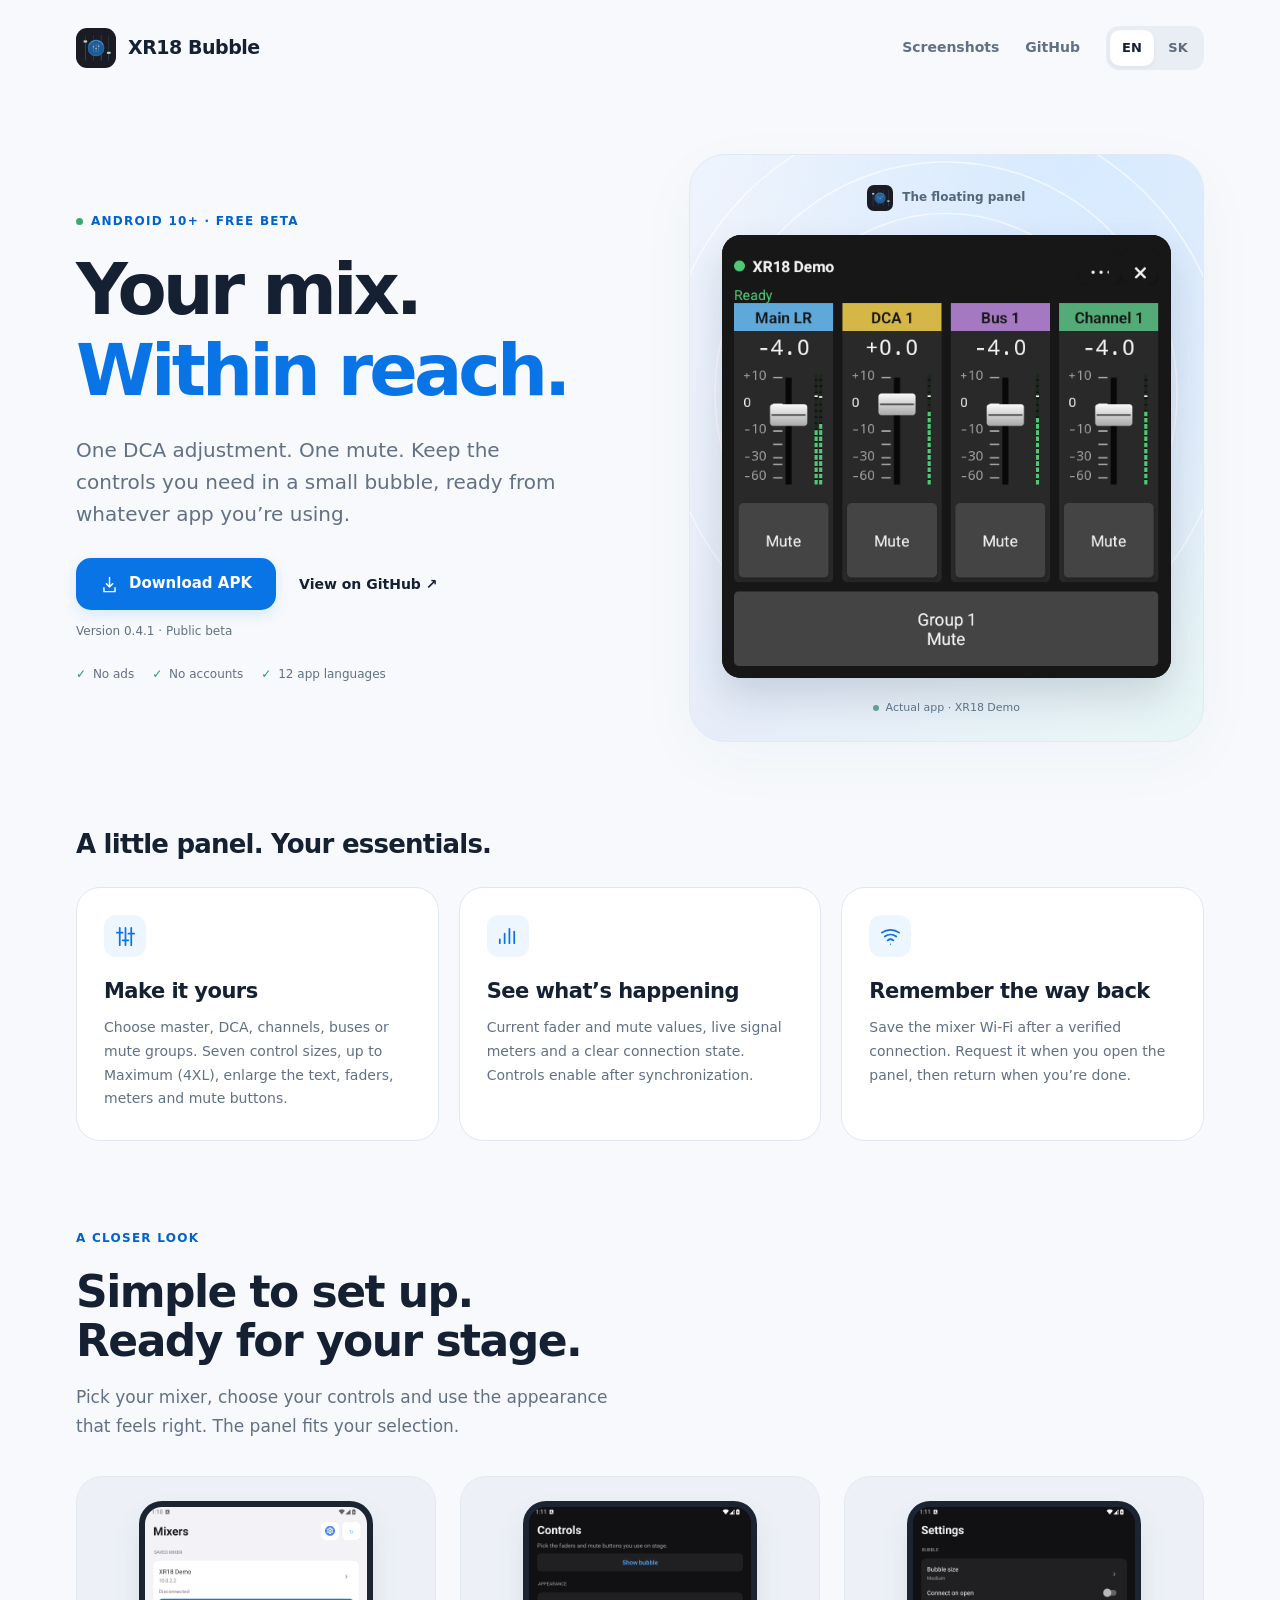
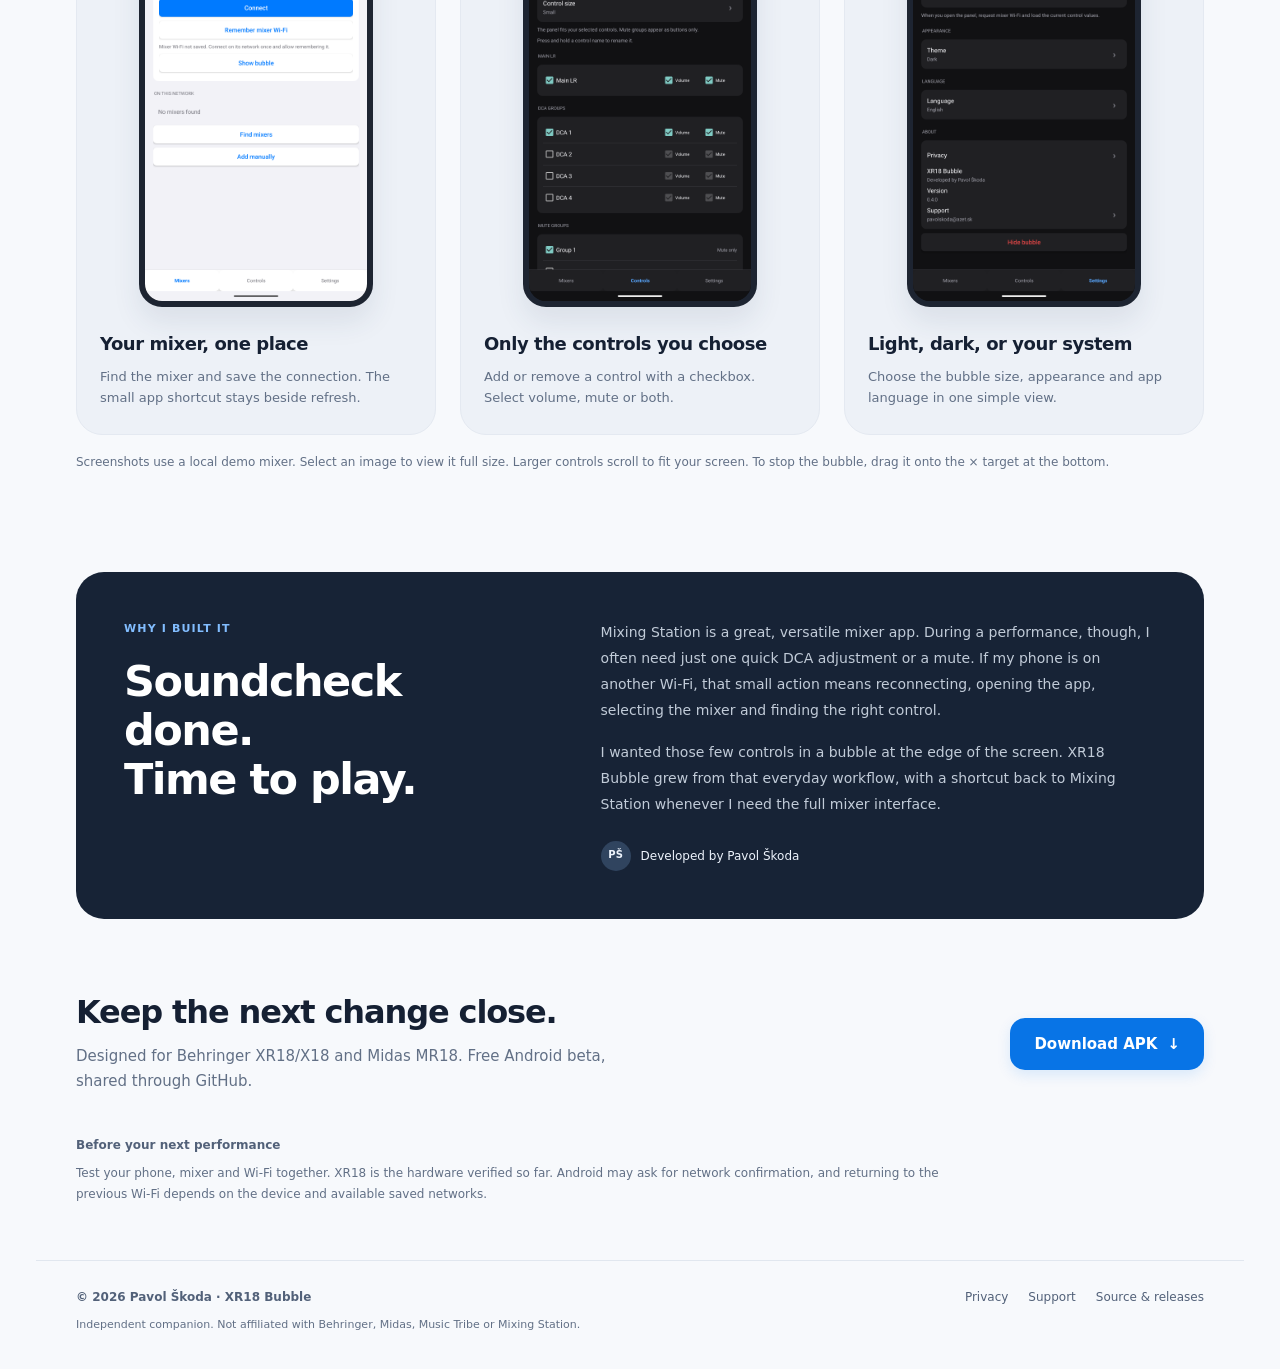
==== commit a94597ca: "Add extra-large controls and drag bubble to stop" ====
--- a/index.html
+++ b/index.html
@@ -31,8 +31,8 @@
       <p class="eyebrow"><span class="status-dot" aria-hidden="true"></span>Android 10+ · Free beta</p>
       <h1>Your mix.<br><span>Within reach.</span></h1>
       <p class="lead">One DCA adjustment. One mute. Keep the controls you need in a small bubble, ready from whatever app you’re using.</p>
-      <div class="hero-actions"><a class="button" href="https://github.com/palkoskoda/xr18-bubble/releases/download/v0.4.0-beta/xr18-bubble-0.4.0.apk"><svg viewBox="0 0 24 24" aria-hidden="true"><path d="M12 3v12m-4-4 4 4 4-4M5 16v5h14v-5"/></svg>Download APK</a><a class="text-link" href="https://github.com/palkoskoda/xr18-bubble">View on GitHub <span aria-hidden="true">↗</span></a></div>
-      <p class="download-note">Version 0.4.0 · Public beta</p>
+      <div class="hero-actions"><a class="button" href="https://github.com/palkoskoda/xr18-bubble/releases/download/v0.4.1-beta/xr18-bubble-0.4.1.apk"><svg viewBox="0 0 24 24" aria-hidden="true"><path d="M12 3v12m-4-4 4 4 4-4M5 16v5h14v-5"/></svg>Download APK</a><a class="text-link" href="https://github.com/palkoskoda/xr18-bubble">View on GitHub <span aria-hidden="true">↗</span></a></div>
+      <p class="download-note">Version 0.4.1 · Public beta</p>
       <ul class="trust-list"><li><span aria-hidden="true">✓</span> No ads</li><li><span aria-hidden="true">✓</span> No accounts</li><li><span aria-hidden="true">✓</span> 12 app languages</li></ul>
     </div>
     <figure class="hero-scene">
@@ -44,7 +44,7 @@
   </section>
   <section class="features shell" aria-labelledby="features-title">
     <h2 id="features-title">A little panel. Your essentials.</h2>
-    <div class="feature-grid"><article class="feature-card"><span class="feature-icon"><svg viewBox="0 0 24 24" aria-hidden="true"><path d="M6 3v18M18 3v18M12 3v18M3 8h6m0 8h6m0-7h6"/></svg></span><h3>Make it yours</h3><p>Choose master, DCA, channels, buses or mute groups. A single mute button stays small; add a fader when you need one.</p></article>
+    <div class="feature-grid"><article class="feature-card"><span class="feature-icon"><svg viewBox="0 0 24 24" aria-hidden="true"><path d="M6 3v18M18 3v18M12 3v18M3 8h6m0 8h6m0-7h6"/></svg></span><h3>Make it yours</h3><p>Choose master, DCA, channels, buses or mute groups. Seven control sizes, up to Maximum (4XL), enlarge the text, faders, meters and mute buttons.</p></article>
 <article class="feature-card"><span class="feature-icon"><svg viewBox="0 0 24 24" aria-hidden="true"><path d="M4 19v-4m5 4V9m5 10V4m5 15V7"/></svg></span><h3>See what’s happening</h3><p>Current fader and mute values, live signal meters and a clear connection state. Controls enable after synchronization.</p></article>
 <article class="feature-card"><span class="feature-icon"><svg viewBox="0 0 24 24" aria-hidden="true"><path d="M3 8a15 15 0 0 1 18 0M6 12a10 10 0 0 1 12 0m-9 4a5 5 0 0 1 6 0"/><circle cx="12" cy="20" r=".7" fill="currentColor" stroke="none"/></svg></span><h3>Remember the way back</h3><p>Save the mixer Wi-Fi after a verified connection. Request it when you open the panel, then return when you’re done.</p></article></div>
   </section>
@@ -53,13 +53,13 @@
     <div class="screenshot-grid"><figure class="screenshot-card"><a class="screen-link" href="assets/en/mixers.png" aria-label="Your mixer, one place"><img src="assets/en/mixers.png" alt="Your mixer, one place" width="1080" height="1920" loading="lazy" decoding="async"></a><figcaption><h3>Your mixer, one place</h3><p>Find the mixer and save the connection. The small app shortcut stays beside refresh.</p></figcaption></figure>
 <figure class="screenshot-card"><a class="screen-link" href="assets/en/controls.png" aria-label="Only the controls you choose"><img src="assets/en/controls.png" alt="Only the controls you choose" width="1080" height="1920" loading="lazy" decoding="async"></a><figcaption><h3>Only the controls you choose</h3><p>Add or remove a control with a checkbox. Select volume, mute or both.</p></figcaption></figure>
 <figure class="screenshot-card"><a class="screen-link" href="assets/en/settings.png" aria-label="Light, dark, or your system"><img src="assets/en/settings.png" alt="Light, dark, or your system" width="1080" height="1920" loading="lazy" decoding="async"></a><figcaption><h3>Light, dark, or your system</h3><p>Choose the bubble size, appearance and app language in one simple view.</p></figcaption></figure></div>
-    <p class="gallery-note">Screenshots use a local demo mixer. Select an image to view it full size.</p>
+    <p class="gallery-note">Screenshots use a local demo mixer. Select an image to view it full size. Larger controls scroll to fit your screen. To stop the bubble, drag it onto the × target at the bottom.</p>
   </section>
   <section class="story-section shell" aria-labelledby="story-title">
     <div class="story-card"><div><p class="eyebrow">Why I built it</p><h2 id="story-title">Soundcheck done.<br>Time to play.</h2></div><div class="story-copy"><p>Mixing Station is a great, versatile mixer app. During a performance, though, I often need just one quick DCA adjustment or a mute. If my phone is on another Wi-Fi, that small action means reconnecting, opening the app, selecting the mixer and finding the right control.</p><p>I wanted those few controls in a bubble at the edge of the screen. XR18 Bubble grew from that everyday workflow, with a shortcut back to Mixing Station whenever I need the full mixer interface.</p><p class="author"><span aria-hidden="true">PŠ</span>Developed by Pavol Škoda</p></div></div>
   </section>
   <section class="download-section shell" aria-labelledby="download-title">
-    <div><h2 id="download-title">Keep the next change close.</h2><p>Designed for Behringer XR18/X18 and Midas MR18. Free Android beta, shared through GitHub.</p></div><a class="button" href="https://github.com/palkoskoda/xr18-bubble/releases/download/v0.4.0-beta/xr18-bubble-0.4.0.apk">Download APK <span aria-hidden="true">↓</span></a>
+    <div><h2 id="download-title">Keep the next change close.</h2><p>Designed for Behringer XR18/X18 and Midas MR18. Free Android beta, shared through GitHub.</p></div><a class="button" href="https://github.com/palkoskoda/xr18-bubble/releases/download/v0.4.1-beta/xr18-bubble-0.4.1.apk">Download APK <span aria-hidden="true">↓</span></a>
   </section>
   <aside class="compatibility shell"><strong>Before your next performance</strong><p>Test your phone, mixer and Wi-Fi together. XR18 is the hardware verified so far. Android may ask for network confirmation, and returning to the previous Wi-Fi depends on the device and available saved networks.</p></aside>
 </main>
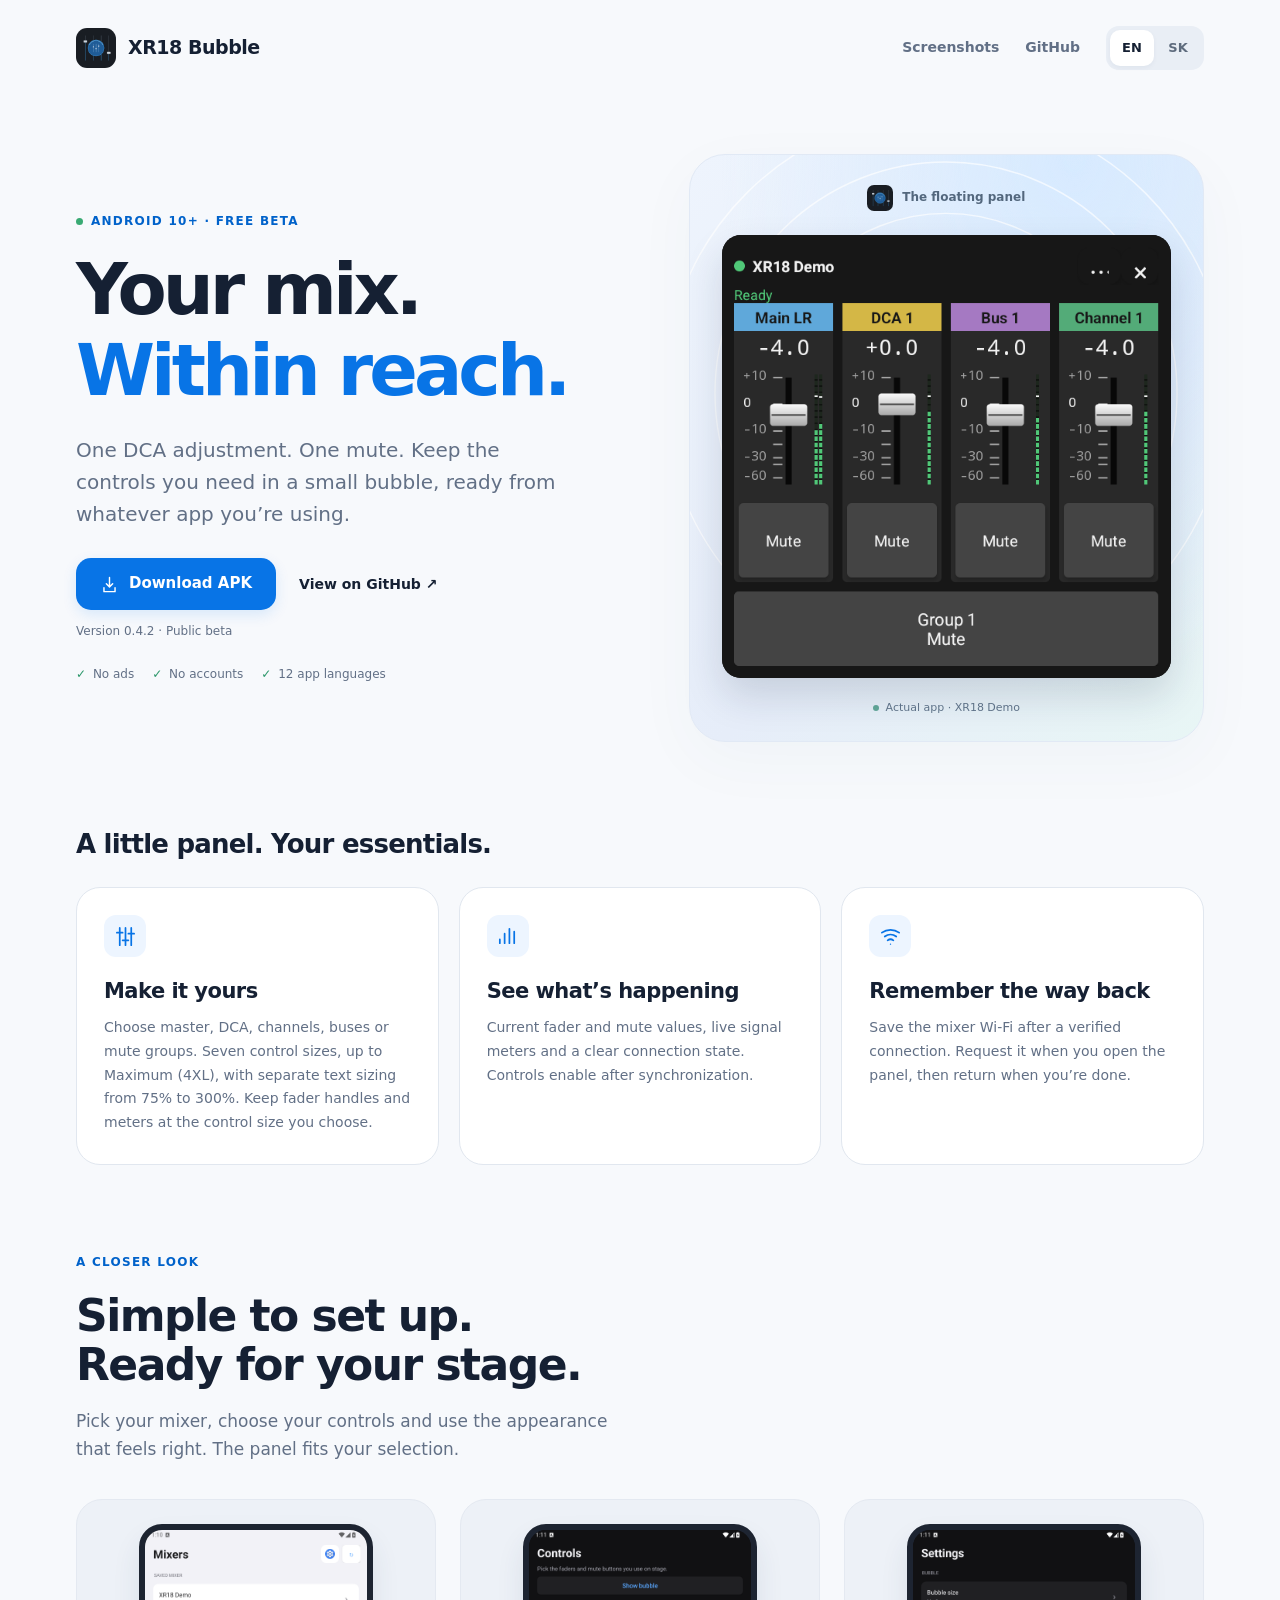
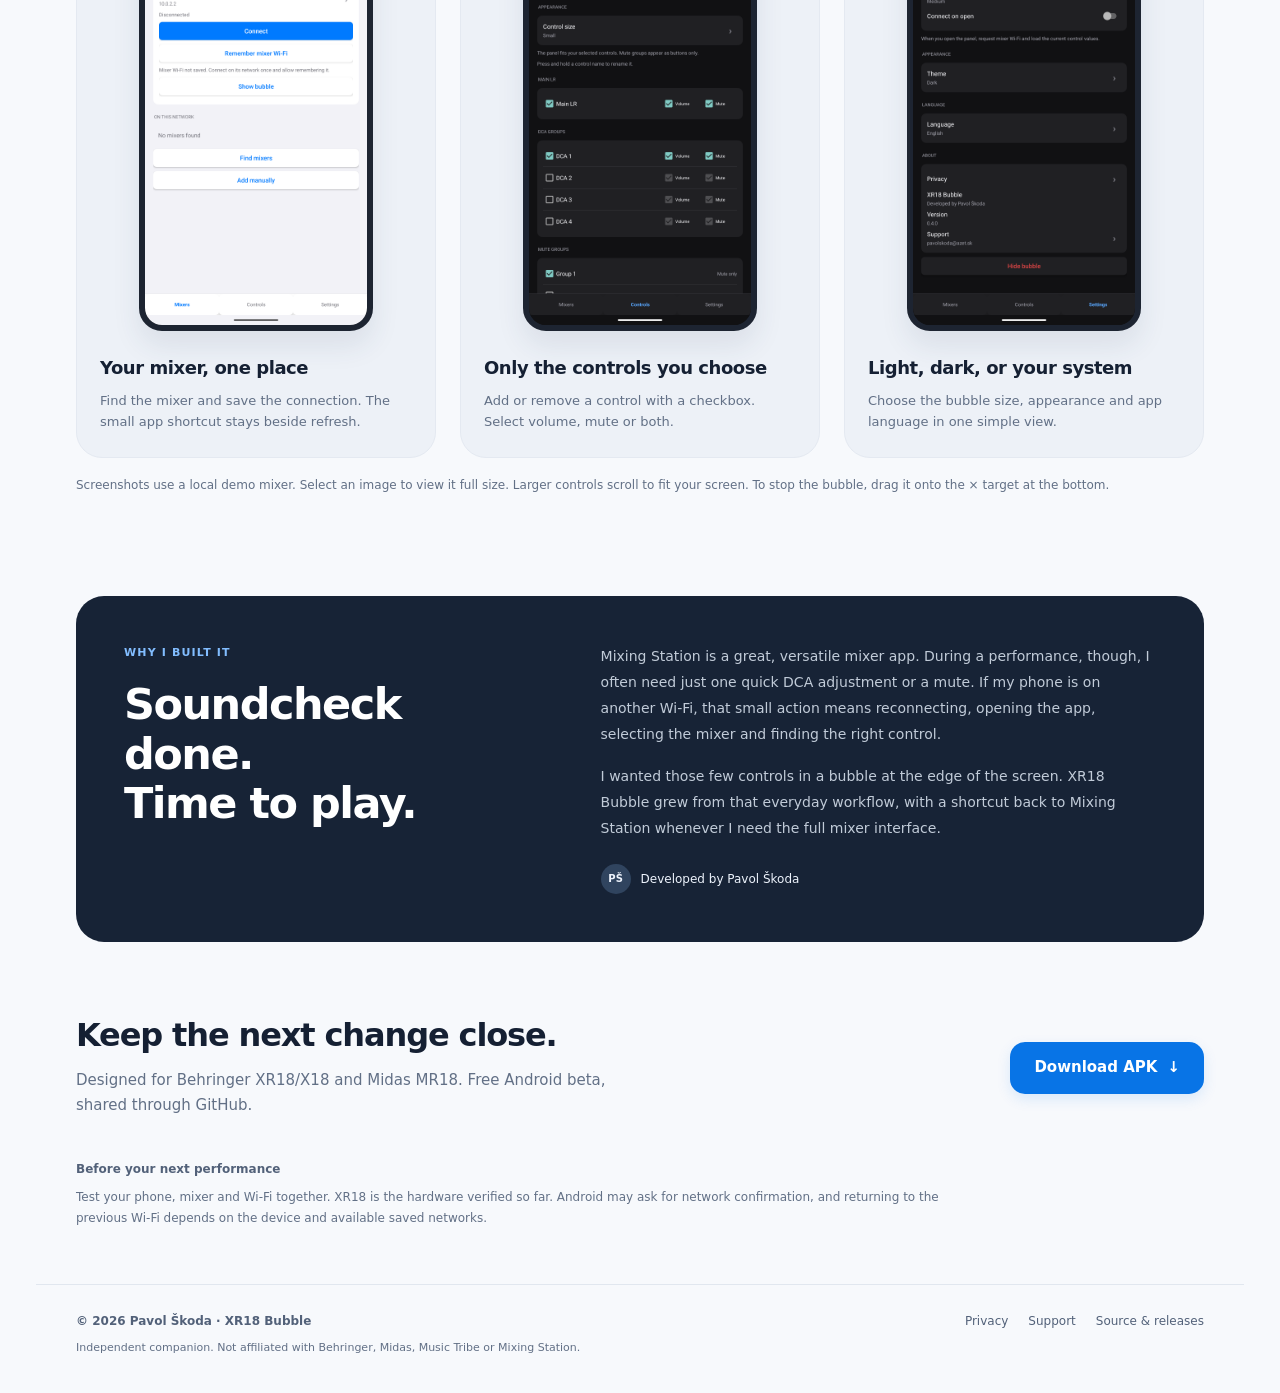
==== commit f889923a: "Add independent text size for floating mixer controls" ====
--- a/index.html
+++ b/index.html
@@ -31,8 +31,8 @@
       <p class="eyebrow"><span class="status-dot" aria-hidden="true"></span>Android 10+ · Free beta</p>
       <h1>Your mix.<br><span>Within reach.</span></h1>
       <p class="lead">One DCA adjustment. One mute. Keep the controls you need in a small bubble, ready from whatever app you’re using.</p>
-      <div class="hero-actions"><a class="button" href="https://github.com/palkoskoda/xr18-bubble/releases/download/v0.4.1-beta/xr18-bubble-0.4.1.apk"><svg viewBox="0 0 24 24" aria-hidden="true"><path d="M12 3v12m-4-4 4 4 4-4M5 16v5h14v-5"/></svg>Download APK</a><a class="text-link" href="https://github.com/palkoskoda/xr18-bubble">View on GitHub <span aria-hidden="true">↗</span></a></div>
-      <p class="download-note">Version 0.4.1 · Public beta</p>
+      <div class="hero-actions"><a class="button" href="https://github.com/palkoskoda/xr18-bubble/releases/download/v0.4.2-beta/xr18-bubble-0.4.2.apk"><svg viewBox="0 0 24 24" aria-hidden="true"><path d="M12 3v12m-4-4 4 4 4-4M5 16v5h14v-5"/></svg>Download APK</a><a class="text-link" href="https://github.com/palkoskoda/xr18-bubble">View on GitHub <span aria-hidden="true">↗</span></a></div>
+      <p class="download-note">Version 0.4.2 · Public beta</p>
       <ul class="trust-list"><li><span aria-hidden="true">✓</span> No ads</li><li><span aria-hidden="true">✓</span> No accounts</li><li><span aria-hidden="true">✓</span> 12 app languages</li></ul>
     </div>
     <figure class="hero-scene">
@@ -44,7 +44,7 @@
   </section>
   <section class="features shell" aria-labelledby="features-title">
     <h2 id="features-title">A little panel. Your essentials.</h2>
-    <div class="feature-grid"><article class="feature-card"><span class="feature-icon"><svg viewBox="0 0 24 24" aria-hidden="true"><path d="M6 3v18M18 3v18M12 3v18M3 8h6m0 8h6m0-7h6"/></svg></span><h3>Make it yours</h3><p>Choose master, DCA, channels, buses or mute groups. Seven control sizes, up to Maximum (4XL), enlarge the text, faders, meters and mute buttons.</p></article>
+    <div class="feature-grid"><article class="feature-card"><span class="feature-icon"><svg viewBox="0 0 24 24" aria-hidden="true"><path d="M6 3v18M18 3v18M12 3v18M3 8h6m0 8h6m0-7h6"/></svg></span><h3>Make it yours</h3><p>Choose master, DCA, channels, buses or mute groups. Seven control sizes, up to Maximum (4XL), with separate text sizing from 75% to 300%. Keep fader handles and meters at the control size you choose.</p></article>
 <article class="feature-card"><span class="feature-icon"><svg viewBox="0 0 24 24" aria-hidden="true"><path d="M4 19v-4m5 4V9m5 10V4m5 15V7"/></svg></span><h3>See what’s happening</h3><p>Current fader and mute values, live signal meters and a clear connection state. Controls enable after synchronization.</p></article>
 <article class="feature-card"><span class="feature-icon"><svg viewBox="0 0 24 24" aria-hidden="true"><path d="M3 8a15 15 0 0 1 18 0M6 12a10 10 0 0 1 12 0m-9 4a5 5 0 0 1 6 0"/><circle cx="12" cy="20" r=".7" fill="currentColor" stroke="none"/></svg></span><h3>Remember the way back</h3><p>Save the mixer Wi-Fi after a verified connection. Request it when you open the panel, then return when you’re done.</p></article></div>
   </section>
@@ -59,7 +59,7 @@
     <div class="story-card"><div><p class="eyebrow">Why I built it</p><h2 id="story-title">Soundcheck done.<br>Time to play.</h2></div><div class="story-copy"><p>Mixing Station is a great, versatile mixer app. During a performance, though, I often need just one quick DCA adjustment or a mute. If my phone is on another Wi-Fi, that small action means reconnecting, opening the app, selecting the mixer and finding the right control.</p><p>I wanted those few controls in a bubble at the edge of the screen. XR18 Bubble grew from that everyday workflow, with a shortcut back to Mixing Station whenever I need the full mixer interface.</p><p class="author"><span aria-hidden="true">PŠ</span>Developed by Pavol Škoda</p></div></div>
   </section>
   <section class="download-section shell" aria-labelledby="download-title">
-    <div><h2 id="download-title">Keep the next change close.</h2><p>Designed for Behringer XR18/X18 and Midas MR18. Free Android beta, shared through GitHub.</p></div><a class="button" href="https://github.com/palkoskoda/xr18-bubble/releases/download/v0.4.1-beta/xr18-bubble-0.4.1.apk">Download APK <span aria-hidden="true">↓</span></a>
+    <div><h2 id="download-title">Keep the next change close.</h2><p>Designed for Behringer XR18/X18 and Midas MR18. Free Android beta, shared through GitHub.</p></div><a class="button" href="https://github.com/palkoskoda/xr18-bubble/releases/download/v0.4.2-beta/xr18-bubble-0.4.2.apk">Download APK <span aria-hidden="true">↓</span></a>
   </section>
   <aside class="compatibility shell"><strong>Before your next performance</strong><p>Test your phone, mixer and Wi-Fi together. XR18 is the hardware verified so far. Android may ask for network confirmation, and returning to the previous Wi-Fi depends on the device and available saved networks.</p></aside>
 </main>
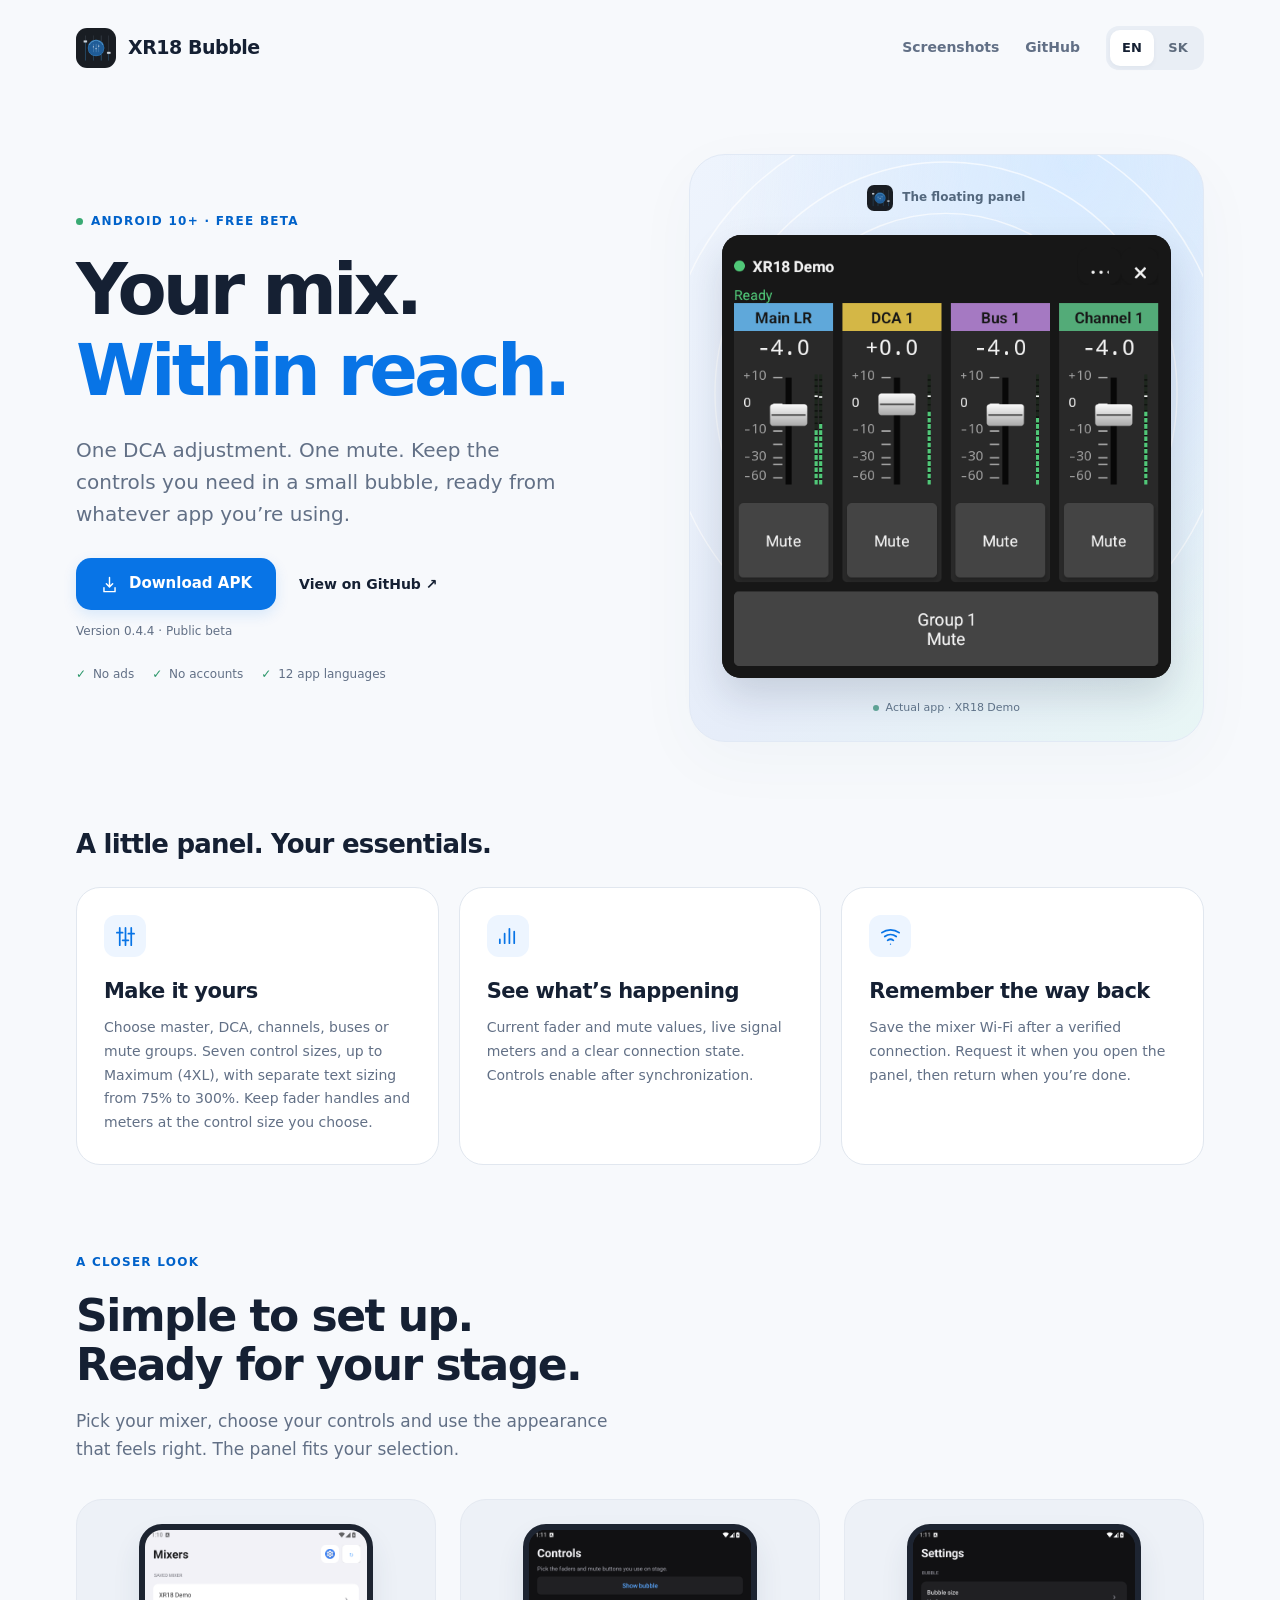
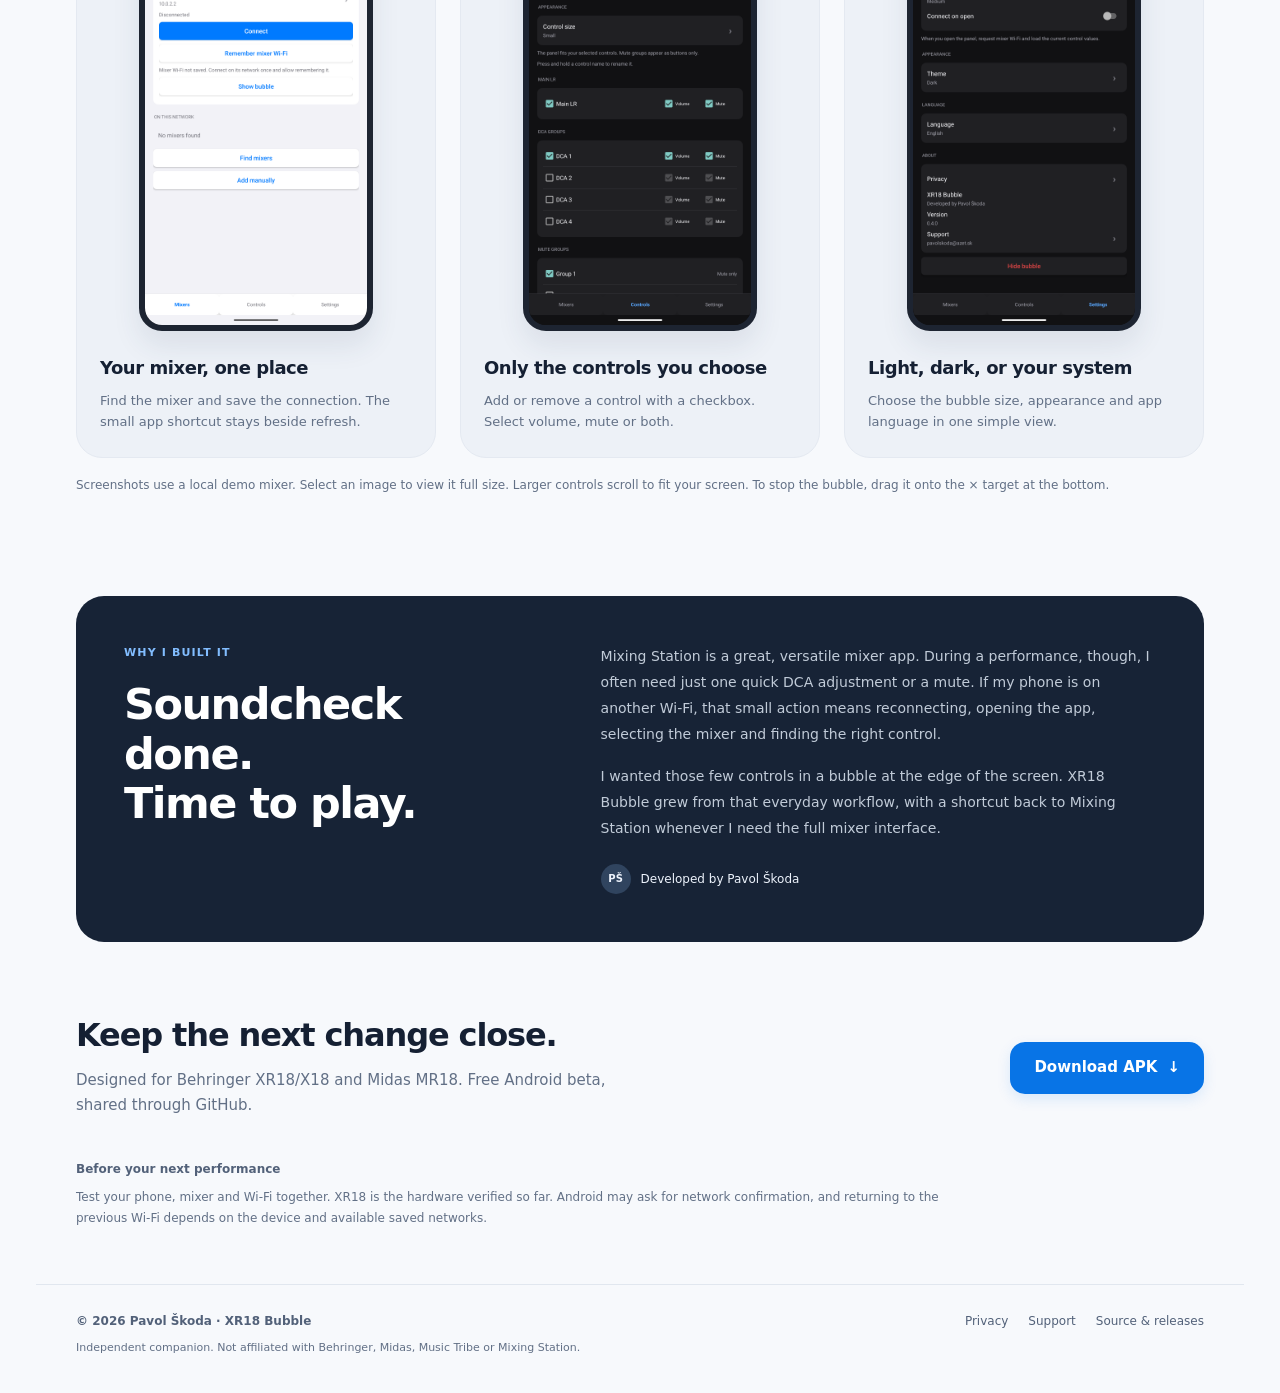
==== commit 88bbb654: "Publish 0.4.4 XR18 V2 fix and update download links" ====
--- a/index.html
+++ b/index.html
@@ -31,8 +31,8 @@
       <p class="eyebrow"><span class="status-dot" aria-hidden="true"></span>Android 10+ · Free beta</p>
       <h1>Your mix.<br><span>Within reach.</span></h1>
       <p class="lead">One DCA adjustment. One mute. Keep the controls you need in a small bubble, ready from whatever app you’re using.</p>
-      <div class="hero-actions"><a class="button" href="https://github.com/palkoskoda/xr18-bubble/releases/download/v0.4.2-beta/xr18-bubble-0.4.2.apk"><svg viewBox="0 0 24 24" aria-hidden="true"><path d="M12 3v12m-4-4 4 4 4-4M5 16v5h14v-5"/></svg>Download APK</a><a class="text-link" href="https://github.com/palkoskoda/xr18-bubble">View on GitHub <span aria-hidden="true">↗</span></a></div>
-      <p class="download-note">Version 0.4.2 · Public beta</p>
+      <div class="hero-actions"><a class="button" href="https://github.com/palkoskoda/xr18-bubble/releases/download/v0.4.4-beta/xr18-bubble-0.4.4.apk"><svg viewBox="0 0 24 24" aria-hidden="true"><path d="M12 3v12m-4-4 4 4 4-4M5 16v5h14v-5"/></svg>Download APK</a><a class="text-link" href="https://github.com/palkoskoda/xr18-bubble">View on GitHub <span aria-hidden="true">↗</span></a></div>
+      <p class="download-note">Version 0.4.4 · Public beta</p>
       <ul class="trust-list"><li><span aria-hidden="true">✓</span> No ads</li><li><span aria-hidden="true">✓</span> No accounts</li><li><span aria-hidden="true">✓</span> 12 app languages</li></ul>
     </div>
     <figure class="hero-scene">
@@ -59,7 +59,7 @@
     <div class="story-card"><div><p class="eyebrow">Why I built it</p><h2 id="story-title">Soundcheck done.<br>Time to play.</h2></div><div class="story-copy"><p>Mixing Station is a great, versatile mixer app. During a performance, though, I often need just one quick DCA adjustment or a mute. If my phone is on another Wi-Fi, that small action means reconnecting, opening the app, selecting the mixer and finding the right control.</p><p>I wanted those few controls in a bubble at the edge of the screen. XR18 Bubble grew from that everyday workflow, with a shortcut back to Mixing Station whenever I need the full mixer interface.</p><p class="author"><span aria-hidden="true">PŠ</span>Developed by Pavol Škoda</p></div></div>
   </section>
   <section class="download-section shell" aria-labelledby="download-title">
-    <div><h2 id="download-title">Keep the next change close.</h2><p>Designed for Behringer XR18/X18 and Midas MR18. Free Android beta, shared through GitHub.</p></div><a class="button" href="https://github.com/palkoskoda/xr18-bubble/releases/download/v0.4.2-beta/xr18-bubble-0.4.2.apk">Download APK <span aria-hidden="true">↓</span></a>
+    <div><h2 id="download-title">Keep the next change close.</h2><p>Designed for Behringer XR18/X18 and Midas MR18. Free Android beta, shared through GitHub.</p></div><a class="button" href="https://github.com/palkoskoda/xr18-bubble/releases/download/v0.4.4-beta/xr18-bubble-0.4.4.apk">Download APK <span aria-hidden="true">↓</span></a>
   </section>
   <aside class="compatibility shell"><strong>Before your next performance</strong><p>Test your phone, mixer and Wi-Fi together. XR18 is the hardware verified so far. Android may ask for network confirmation, and returning to the previous Wi-Fi depends on the device and available saved networks.</p></aside>
 </main>
